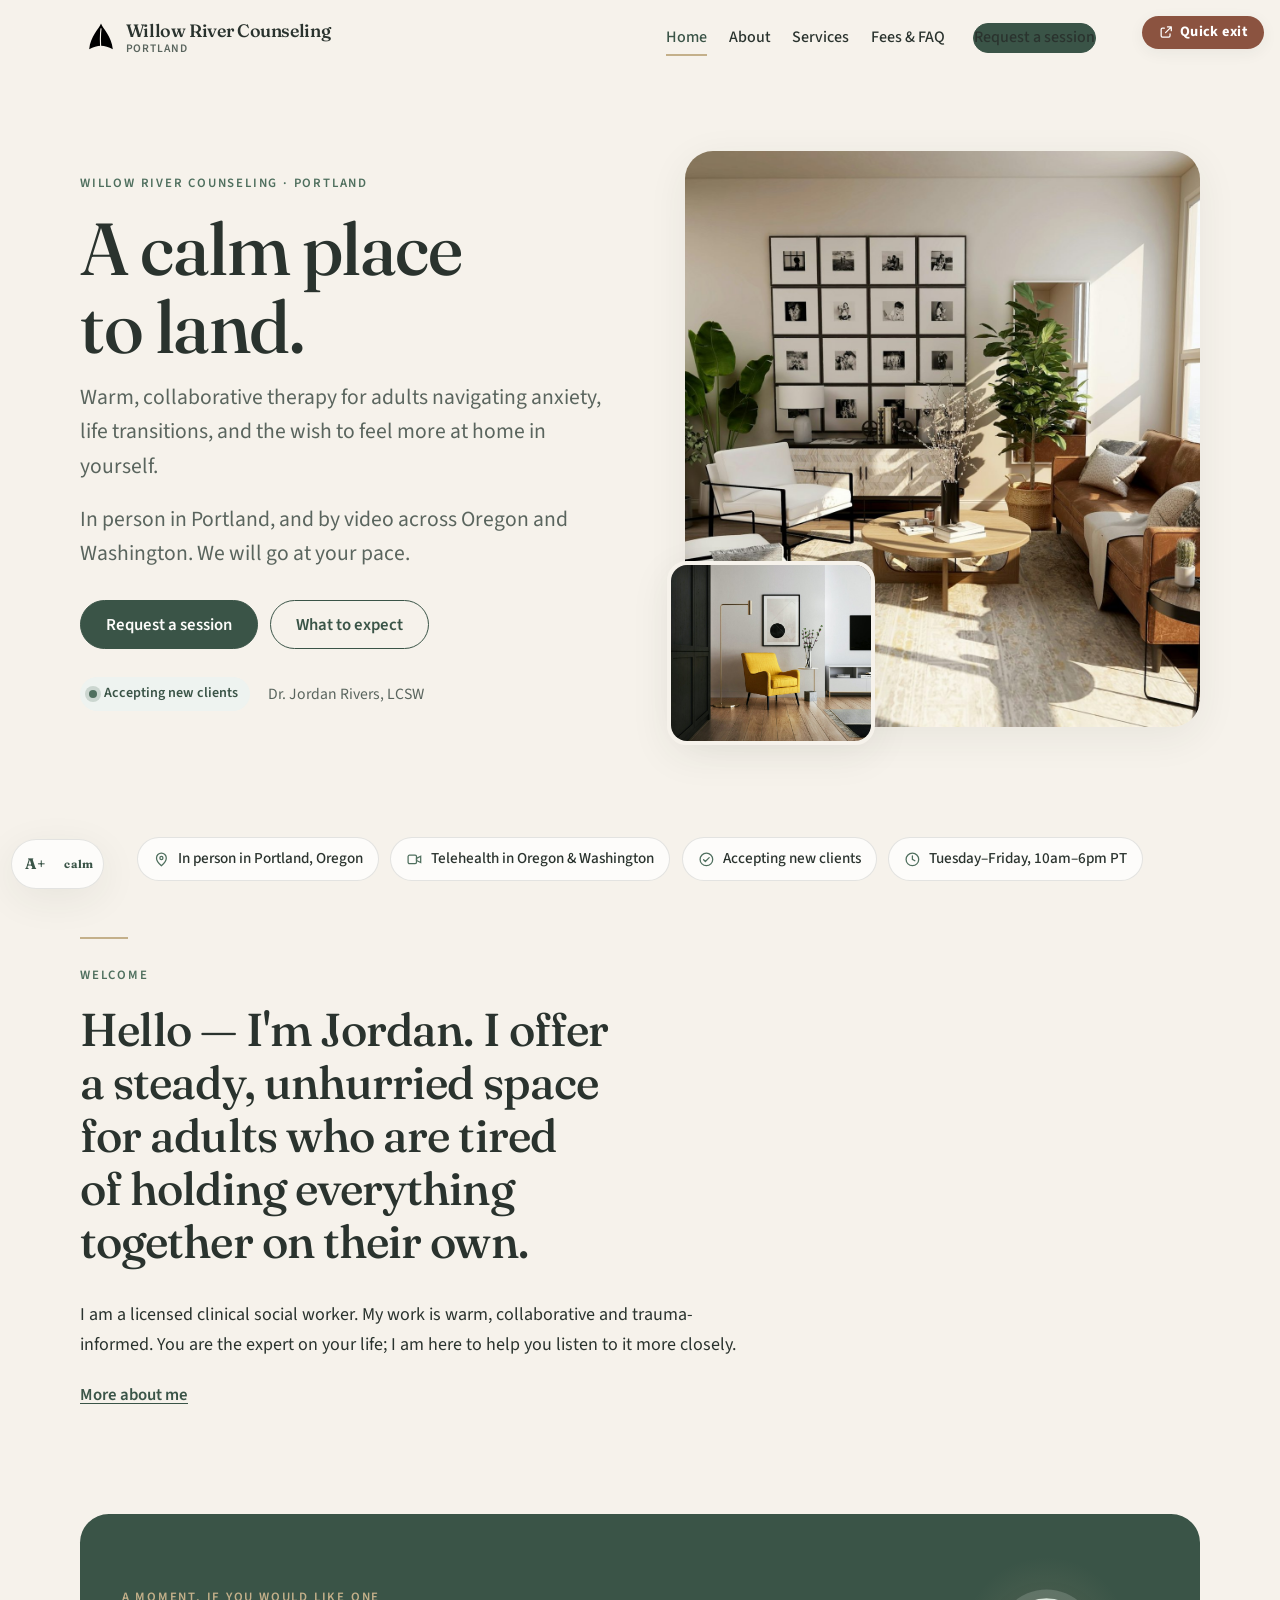
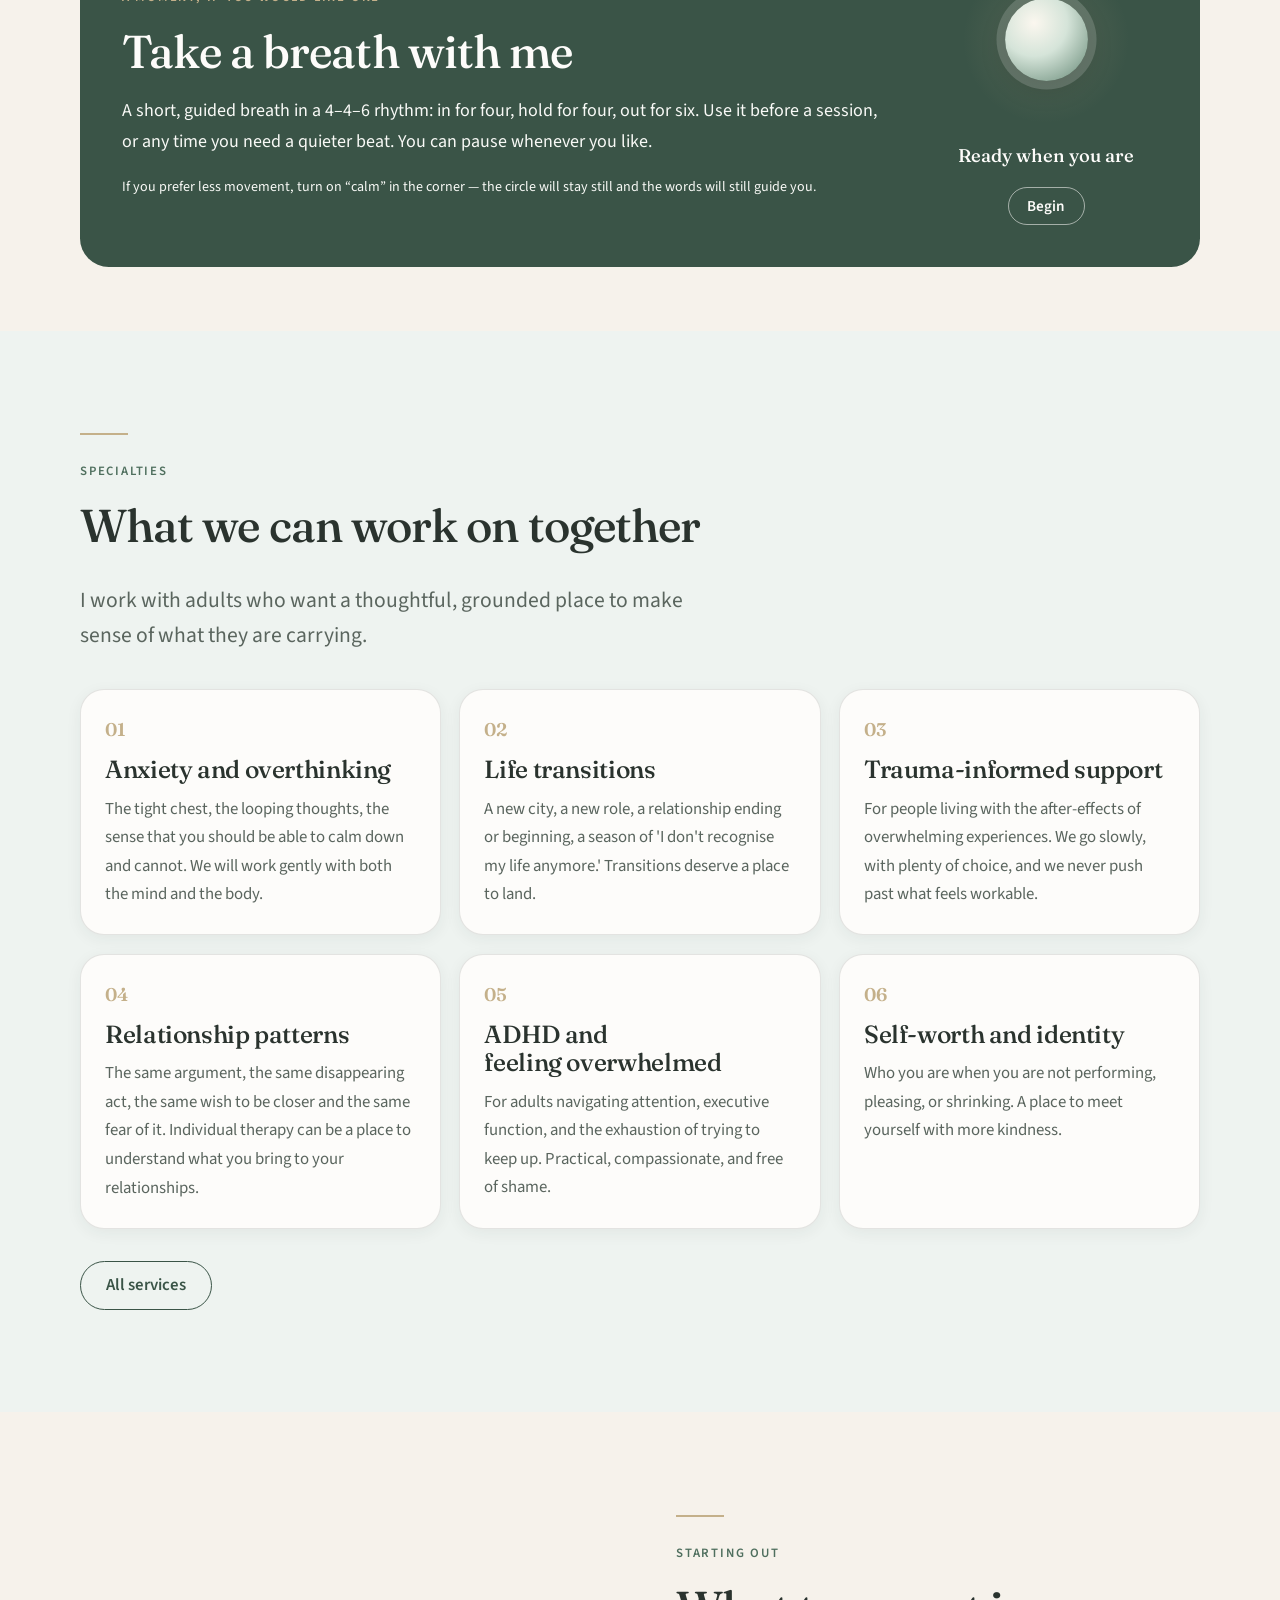
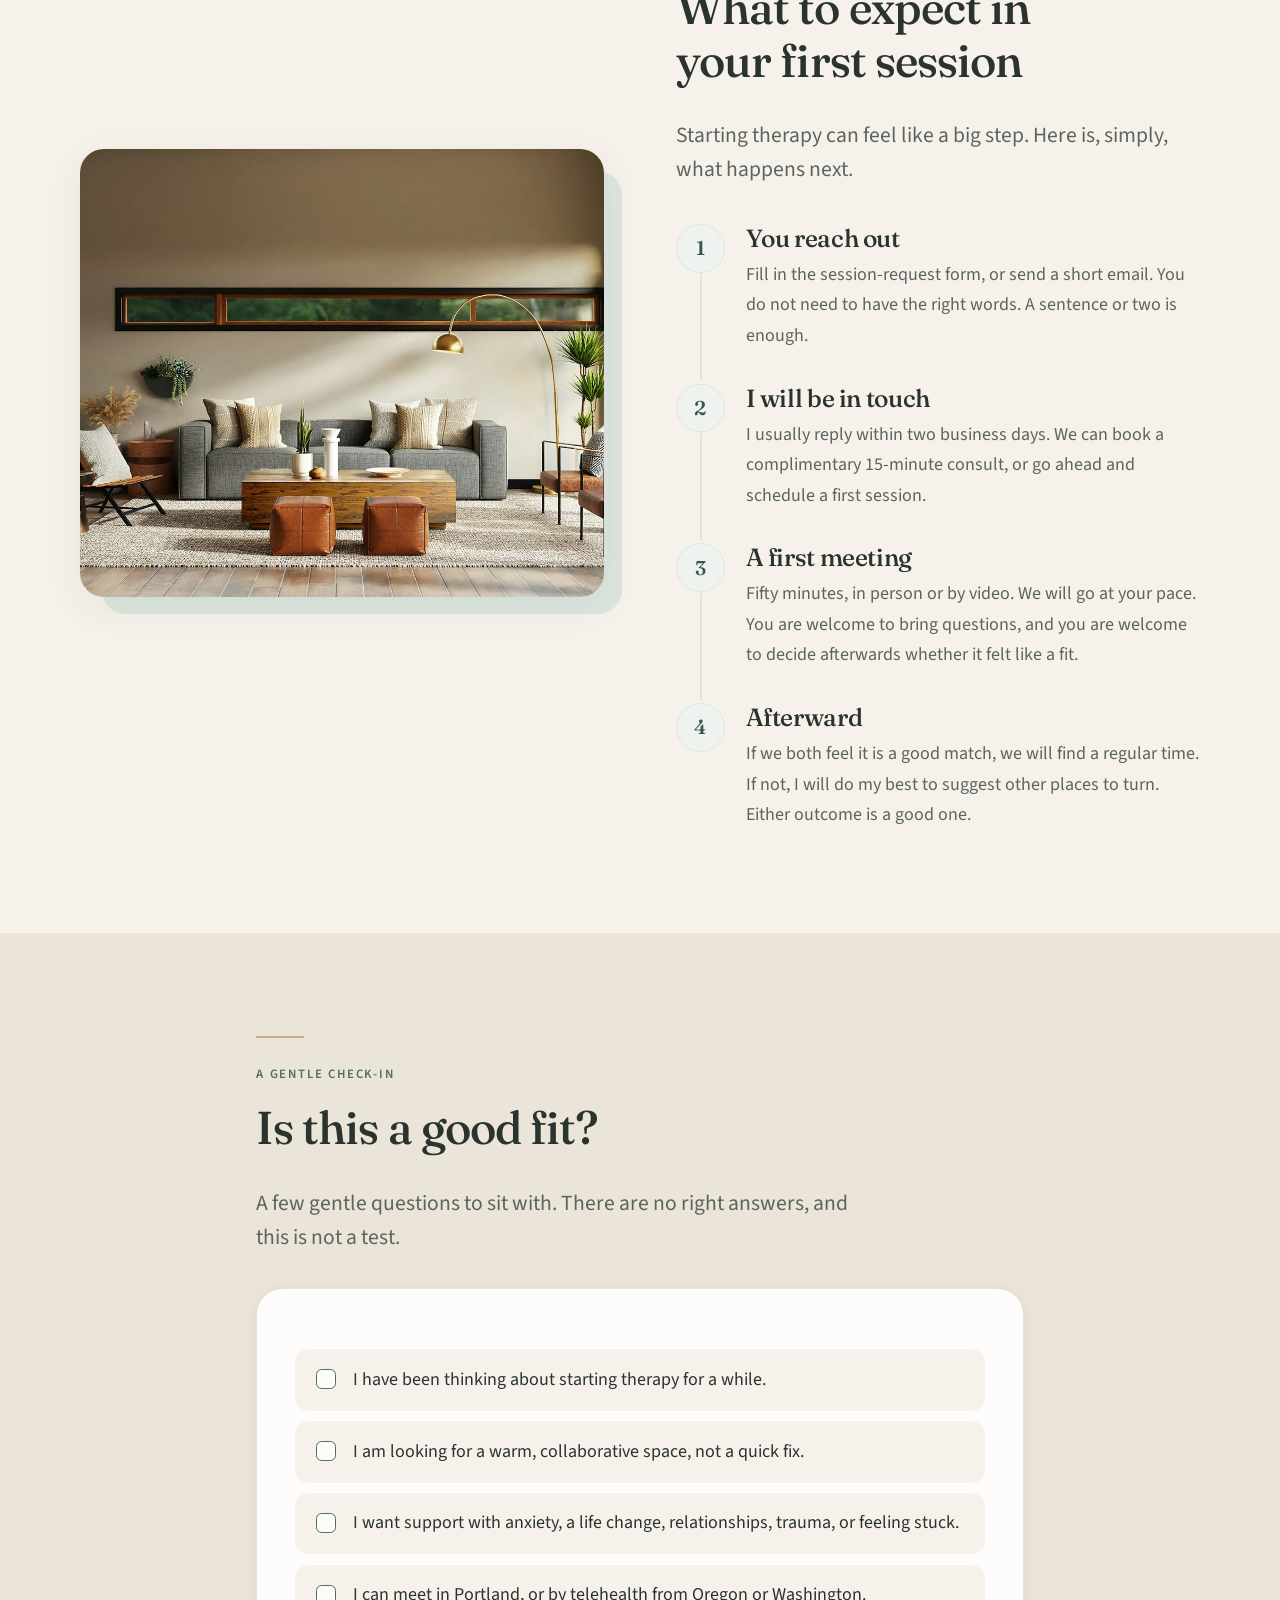
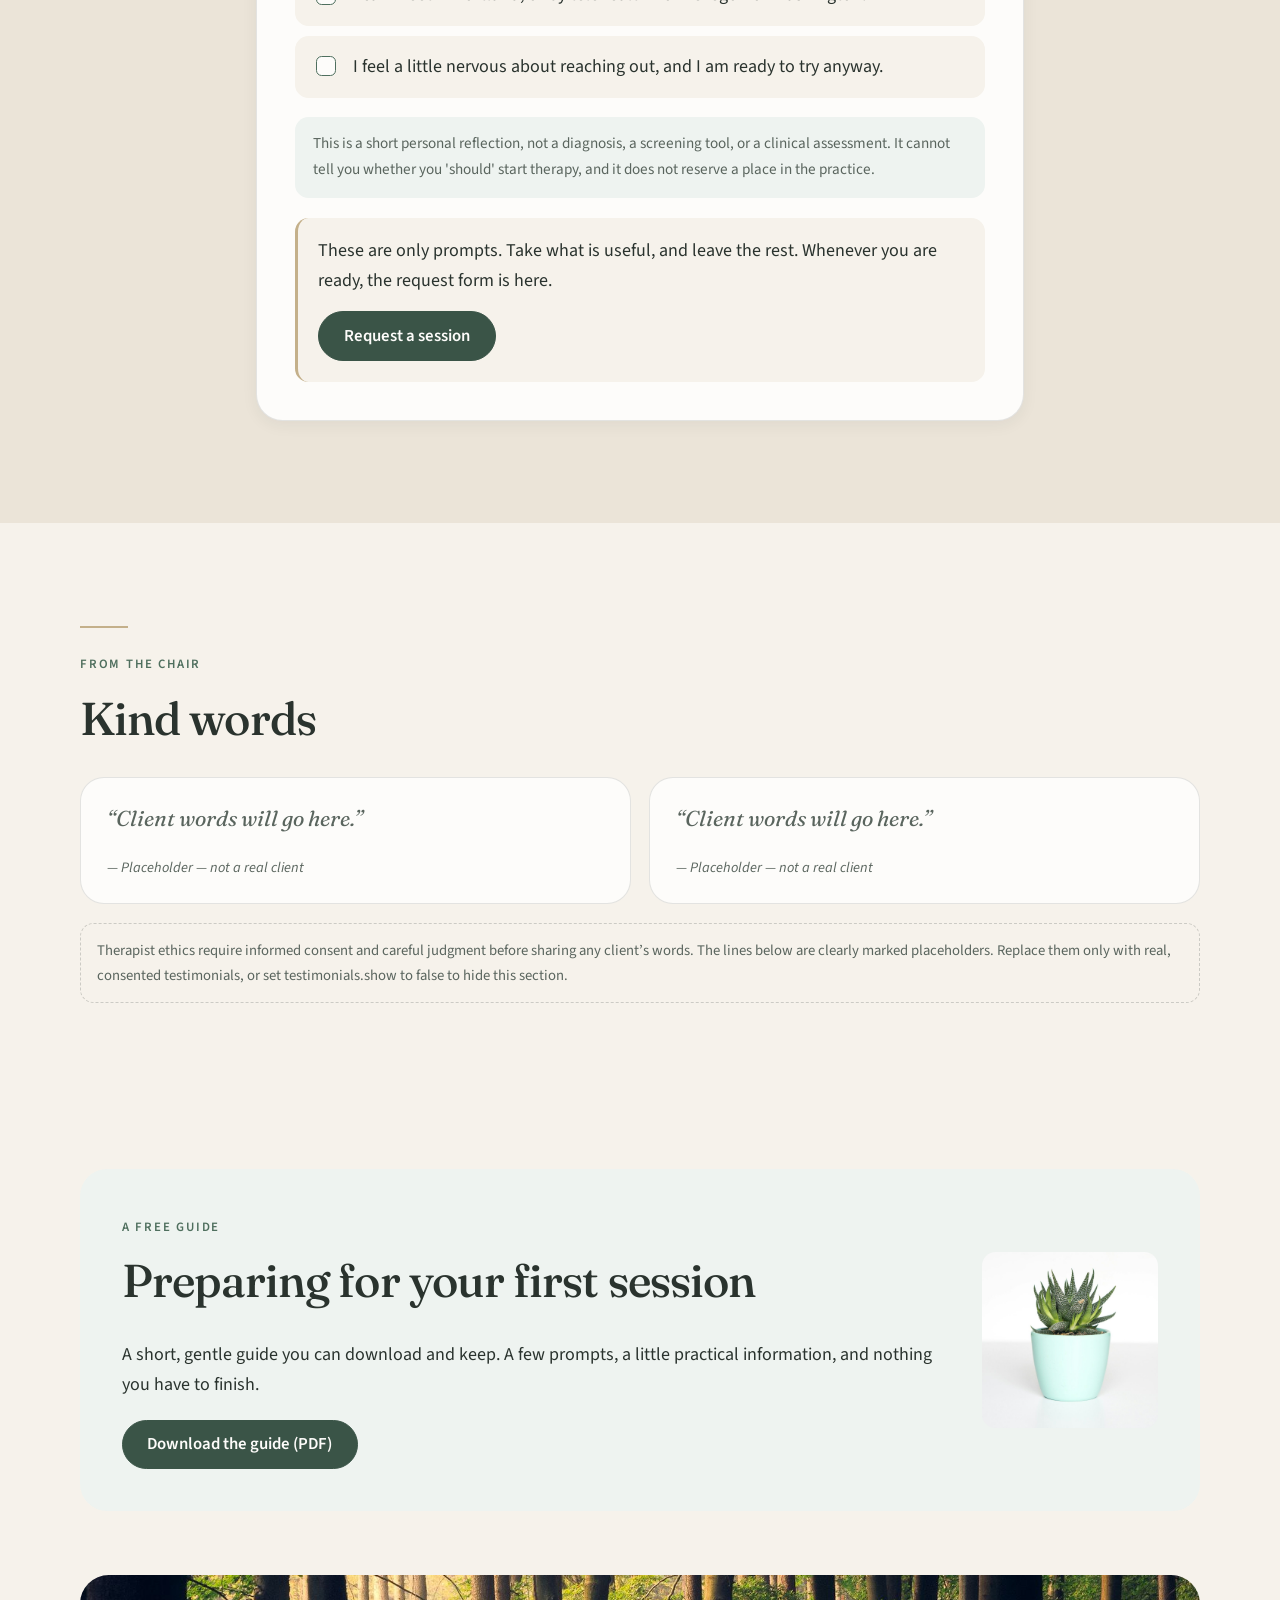
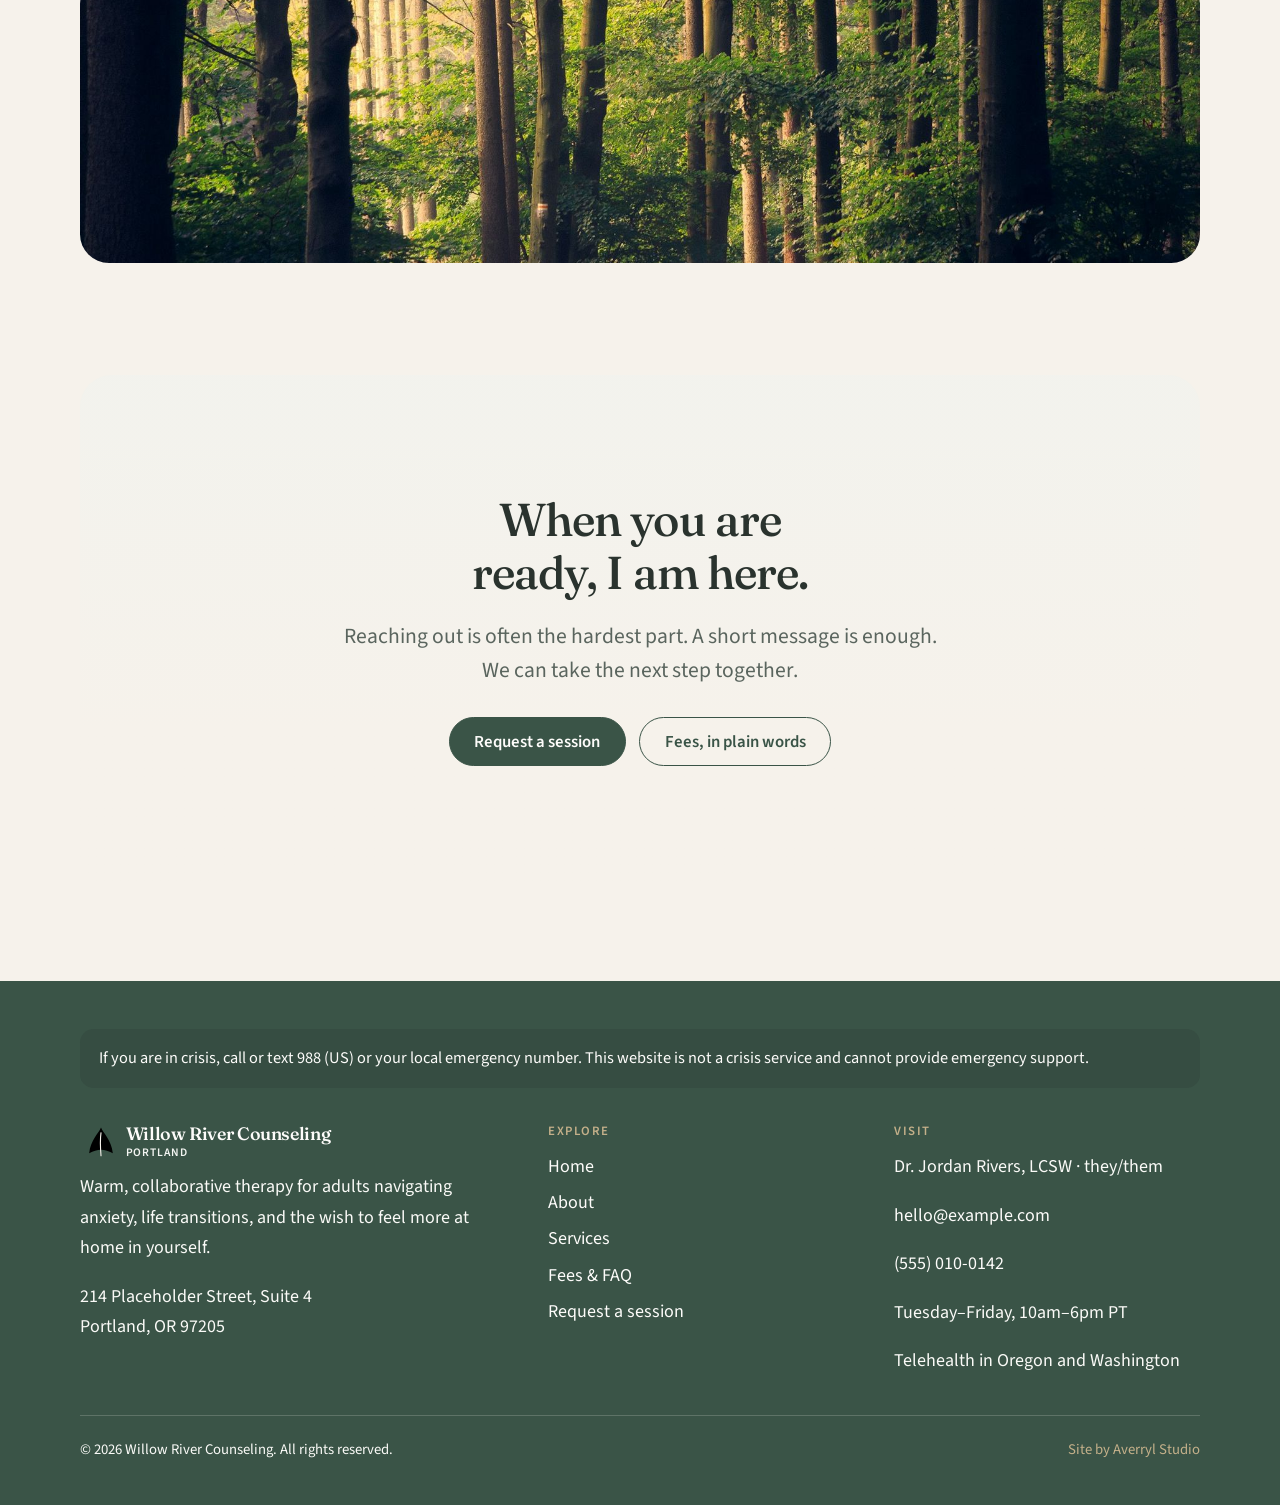
==== index.html @ 3dd8a7d3 "Add therapist website template for Averryl Studio A calm, reusable static site for a $99 done-for-yo" ====
<!DOCTYPE html>
<html lang="en">
<head>
  <meta charset="utf-8">
  <meta name="viewport" content="width=device-width, initial-scale=1">
  <title>A calm place to land. · Willow River Counseling</title>
  <meta name="description" content="Warm, collaborative therapy for adults navigating anxiety, life transitions, and the wish to feel more at home in yourself. In person in Portland, and by video across Oregon and Washington.">
  <meta name="theme-color" content="#3A5447">
  <meta name="color-scheme" content="light">
  <link rel="canonical" href="https://averrylstudio.github.io/therapist-site-template/">
  <link rel="icon" href="images/favicon.svg" type="image/svg+xml">
  <link rel="apple-touch-icon" href="images/favicon.svg">
  <link rel="manifest" href="site.webmanifest">
  <meta property="og:type" content="website">
  <meta property="og:title" content="A calm place to land. · Willow River Counseling">
  <meta property="og:description" content="Warm, collaborative therapy for adults navigating anxiety, life transitions, and the wish to feel more at home in yourself. In person in Portland, and by video across Oregon and Washington.">
  <meta property="og:url" content="https://averrylstudio.github.io/therapist-site-template/">
  <meta property="og:image" content="https://averrylstudio.github.io/therapist-site-template/images/hero.jpg">
  <meta property="og:locale" content="en_US">
  <meta property="og:site_name" content="Willow River Counseling">
  <meta name="twitter:card" content="summary_large_image">
  <meta name="twitter:title" content="A calm place to land. · Willow River Counseling">
  <meta name="twitter:description" content="Warm, collaborative therapy for adults navigating anxiety, life transitions, and the wish to feel more at home in yourself. In person in Portland, and by video across Oregon and Washington.">
  <meta name="twitter:image" content="https://averrylstudio.github.io/therapist-site-template/images/hero.jpg">
  <link rel="preload" href="fonts/fraunces-normal-400.woff2" as="font" type="font/woff2" crossorigin>
  <link rel="preload" href="fonts/sourcesans3-normal-400.woff2" as="font" type="font/woff2" crossorigin>
  <link rel="preload" as="image" href="images/hero.jpg">
  <link rel="stylesheet" href="css/fonts.css">
  <link rel="stylesheet" href="css/styles.css">
  <script type="application/ld+json" id="jsonld">
  {
    "@context": "https://schema.org",
    "@type": "ProfessionalService",
    "name": "Willow River Counseling",
    "description": "Warm, collaborative therapy for adults. In person in Portland, and by telehealth across Oregon and Washington.",
    "url": "https://averrylstudio.github.io/therapist-site-template/",
    "image": "https://averrylstudio.github.io/therapist-site-template/images/hero.jpg",
    "telephone": "(555) 010-0142",
    "email": "hello@example.com",
    "priceRange": "$$",
    "areaServed": [{"@type":"State","name":"Oregon"},{"@type":"State","name":"Washington"}],
    "address": {
      "@type": "PostalAddress",
      "streetAddress": "214 Placeholder Street, Suite 4",
      "addressLocality": "Portland",
      "addressRegion": "Oregon",
      "postalCode": "97205",
      "addressCountry": "US"
    },
    "provider": {
      "@type": "Person",
      "name": "Dr. Jordan Rivers",
      "jobTitle": "Licensed Clinical Social Worker"
    }
  }
  </script>
</head>
<body data-page="home">
  <a class="skip-link" href="#main">Skip to content</a>
  <a class="quick-exit" id="quick-exit" href="https://www.weather.com" rel="noopener noreferrer" title="Leaves this site immediately. Press Esc three times to do the same.">Quick exit</a>
  <noscript><div class="noscript-banner">This site works without JavaScript. To request a session, email <a href="mailto:hello@example.com">hello@example.com</a>. If you are in crisis, call or text 988 (US) or your local emergency number.</div></noscript>
  <header class="site-header" id="site-header">
    <div class="header-inner">
      <a class="brand" href="index.html" aria-label="Willow River Counseling">
        <span class="brand-mark" aria-hidden="true"><img src="images/mark.svg" alt=""></span>
        <span class="brand-text">
          <span class="brand-name">Willow River Counseling</span>
          <span class="brand-sub">Portland</span>
        </span>
      </a>
      <nav class="nav" aria-label="Primary">
        <a href="index.html" aria-current="page">Home</a>
        <a href="about.html">About</a>
        <a href="services.html">Services</a>
        <a href="fees.html">Fees &amp; FAQ</a>
        <a class="btn btn-primary nav-cta" href="contact.html">Request a session</a>
      </nav>
    </div>
  </header>

  <main id="main">
    <div class="wrap">
      <section class="hero">
        <div class="hero-copy">
          <p class="eyebrow">Willow River Counseling · Portland</p>
          <h1 data-bind="tagline">A calm place to land.</h1>
          <p class="lede" data-bind="shortDescription">Warm, collaborative therapy for adults navigating anxiety, life transitions, and the wish to feel more at home in yourself.</p>
          <p class="lede" style="margin-top:-0.6rem" data-bind="heroSubhead">In person in Portland, and by video across Oregon and Washington. We will go at your pace.</p>
          <div class="hero-actions">
            <a class="btn btn-primary" href="contact.html">Request a session</a>
            <a class="btn btn-ghost" href="#expect">What to expect</a>
          </div>
          <div class="hero-meta">
            <span class="accepting" data-accepting>Accepting new clients</span>
            <span data-fullname>Dr. Jordan Rivers, LCSW</span>
          </div>
        </div>
        <div class="hero-media">
          <img data-photo="hero" src="images/hero.jpg" width="1800" height="1350" alt="A calm, sunlit sitting room with plants, a leather sofa and two chairs — placeholder photo.">
          <div class="hero-float">
            <img data-photo="chair" src="images/chair.jpg" width="600" height="530" alt="A mustard armchair in a quiet, modern room — placeholder photo.">
          </div>
        </div>
      </section>

      <div class="badge-row" id="badge-row" aria-label="Practice at a glance"></div>
    </div>

    <section class="section" style="padding-top:0">
      <div class="wrap">
        <div class="split-copy" style="max-width: 42rem;">
            <hr class="kicker-rule">
            <p class="eyebrow">Welcome</p>
            <h2 data-bind="aboutLead">Hello — I'm Jordan. I offer a steady, unhurried space for adults who are tired of holding everything together on their own.</h2>
            <p data-bind="bioShort">I am a licensed clinical social worker. My work is warm, collaborative and trauma-informed. You are the expert on your life; I am here to help you listen to it more closely.</p>
            <p><a class="btn btn-text" href="about.html">More about me</a></p>
          </div>
        </div>
    </section>

    <section class="section-tight" style="padding-top:0">
      <div class="wrap">
          <div class="breathe-panel is-wide" id="breathe">
            <div>
              <p class="eyebrow" style="color: #C4B08A;">A moment, if you would like one</p>
              <h2>Take a breath with me</h2>
              <p>A short, guided breath in a 4–4–6 rhythm: in for four, hold for four, out for six. Use it before a session, or any time you need a quieter beat. You can pause whenever you like.</p>
              <p class="breathe-hint">If you prefer less movement, turn on “calm” in the corner — the circle will stay still and the words will still guide you.</p>
            </div>
            <div class="breathe-widget" id="breathe-widget">
              <div class="breathe-circle-wrap">
                <div class="breathe-halo" aria-hidden="true"></div>
                <div class="breathe-circle" id="breathe-circle" aria-hidden="true"></div>
              </div>
              <div class="breathe-phase" id="breathe-phase" aria-live="polite">Ready when you are</div>
              <div class="breathe-controls">
                <button type="button" class="btn" id="breathe-toggle" aria-pressed="false">Begin</button>
              </div>
            </div>
          </div>
      </div>
    </section>

    <section class="section" style="background: var(--sage-mist);">
      <div class="wrap">
        <hr class="kicker-rule">
        <p class="eyebrow">Specialties</p>
        <h2>What we can work on together</h2>
        <p class="lede" data-bind="specialtiesIntro">I work with adults who want a thoughtful, grounded place to make sense of what they are carrying.</p>
        <div class="card-grid cols-3" id="specialty-list"></div>
        <p style="margin-top:2rem"><a class="btn btn-ghost" href="services.html">All services</a></p>
      </div>
    </section>

    <section class="section" id="expect">
      <div class="wrap split">
        <div class="split-media">
          <div class="frame-bg" aria-hidden="true"></div>
          <img data-photo="office" src="images/office.jpg" width="1600" height="843" alt="A bright living room with a grey sofa, wood floors and large plants — placeholder photo.">
        </div>
        <div>
          <hr class="kicker-rule">
          <p class="eyebrow">Starting out</p>
          <h2>What to expect in your first session</h2>
          <p class="lede" data-bind="firstSessionIntro">Starting therapy can feel like a big step. Here is, simply, what happens next.</p>
          <ol class="timeline" id="timeline-list"></ol>
        </div>
      </div>
    </section>

    <section class="section" id="fit" style="background: var(--cream-dark);">
      <div class="wrap" style="max-width: 48rem;">
        <hr class="kicker-rule">
        <p class="eyebrow">A gentle check-in</p>
        <h2 data-bind="fitTitle">Is this a good fit?</h2>
        <p class="lede" data-bind="fitIntro">A few gentle questions to sit with. There are no right answers, and this is not a test.</p>
        <div class="fit-box" style="margin-top: 2rem;">
          <ul class="fit-list" id="fit-list"></ul>
          <p class="fit-disclaimer" data-bind="fitDisclaimer">This is a short personal reflection, not a diagnosis, a screening tool, or a clinical assessment. It cannot tell you whether you “should” start therapy, and it does not reserve a place in the practice.</p>
          <div class="fit-result" id="fit-result">
            <p id="fit-result-text"></p>
            <a class="btn btn-primary" href="contact.html">Request a session</a>
          </div>
        </div>
      </div>
    </section>

    <section class="section" id="testimonials">
      <div class="wrap">
        <hr class="kicker-rule">
        <p class="eyebrow">From the chair</p>
        <h2 data-bind="testimonials.heading">Kind words</h2>
        <div class="quote-grid" id="quote-grid"></div>
        <p class="ethics-note" id="ethics-note"></p>
      </div>
    </section>

    <section class="section-tight" id="resource">
      <div class="wrap">
        <div class="resource-card">
          <div>
            <p class="eyebrow">A free guide</p>
            <h2 data-bind="resource.title">Preparing for your first session</h2>
            <p data-bind="resource.description">A short, gentle guide you can download and keep. A few prompts, a little practical information, and nothing you have to finish.</p>
            <p style="margin-top:1.2rem"><a class="btn btn-primary" id="resource-link" href="assets/preparing-for-your-first-session.pdf">Download the guide (PDF)</a></p>
          </div>
          <img data-photo="plants" src="images/plants.jpg" width="1400" height="932" alt="A small succulent in a mint-green pot — placeholder photo.">
        </div>
      </div>
    </section>

    <div class="wrap" style="padding-bottom: 3rem;">
      <figure class="nature-band" style="width:100%">
        <img data-photo="nature" src="images/nature.jpg" width="1800" height="1198" alt="A sunlit path through tall evergreen trees — placeholder photo.">
      </figure>
    </div>

    <section class="section-tight">
      <div class="wrap closing-bg closing">
        <div class="wrap-narrow" style="padding: clamp(2rem, 4.5vw, 3.4rem) 1.5rem;">
          <h2 data-bind="closingTitle">When you are ready, I am here.</h2>
          <p class="lede" data-bind="closingText">Reaching out is often the hardest part. A short message is enough. We can take the next step together.</p>
          <div class="cta-actions" style="justify-content:center">
            <a class="btn btn-primary" href="contact.html">Request a session</a>
            <a class="btn btn-ghost" href="fees.html">Fees, in plain words</a>
          </div>
        </div>
      </div>
    </section>
  </main>
  <footer class="site-footer" id="site-footer">
    <div class="wrap">
      <div class="footer-crisis" role="note">If you are in crisis, call or text 988 (US) or your local emergency number. This website is not a crisis service and cannot provide emergency support.</div>
      <p class="averryl-credit"><a href="https://averryl.com" rel="noopener noreferrer">Site by Averryl Studio</a></p>
    </div>
  </footer>
  <script src="site.config.js"></script>
  <script src="js/app.js"></script>
</body>
</html>
---- css/fonts.css ----
/* Self-hosted latin fonts: Fraunces and Source Sans 3 (SIL Open Font License).
   Variable-font files, so a single file covers the weight range. No Google Fonts request is made. */

@font-face {
  font-family: "Fraunces";
  font-style: normal;
  font-weight: 400 700;
  font-display: swap;
  font-optical-sizing: auto;
  src: url("../fonts/fraunces-normal-400.woff2") format("woff2");
  unicode-range: U+0000-00FF, U+0131, U+0152-0153, U+02BB-02BC, U+02C6, U+02DA, U+02DC, U+0304, U+0308, U+0329, U+2000-206F, U+20AC, U+2122, U+2191, U+2193, U+2212, U+2215, U+FEFF, U+FFFD;
}

@font-face {
  font-family: "Fraunces";
  font-style: italic;
  font-weight: 400 500;
  font-display: swap;
  font-optical-sizing: auto;
  src: url("../fonts/fraunces-italic-400.woff2") format("woff2");
  unicode-range: U+0000-00FF, U+0131, U+0152-0153, U+02BB-02BC, U+02C6, U+02DA, U+02DC, U+0304, U+0308, U+0329, U+2000-206F, U+20AC, U+2122, U+2191, U+2193, U+2212, U+2215, U+FEFF, U+FFFD;
}

@font-face {
  font-family: "Source Sans 3";
  font-style: normal;
  font-weight: 400 700;
  font-display: swap;
  src: url("../fonts/sourcesans3-normal-400.woff2") format("woff2");
  unicode-range: U+0000-00FF, U+0131, U+0152-0153, U+02BB-02BC, U+02C6, U+02DA, U+02DC, U+0304, U+0308, U+0329, U+2000-206F, U+20AC, U+2122, U+2191, U+2193, U+2212, U+2215, U+FEFF, U+FFFD;
}

@font-face {
  font-family: "Source Sans 3";
  font-style: italic;
  font-weight: 400 500;
  font-display: swap;
  src: url("../fonts/sourcesans3-italic-400.woff2") format("woff2");
  unicode-range: U+0000-00FF, U+0131, U+0152-0153, U+02BB-02BC, U+02C6, U+02DA, U+02DC, U+0304, U+0308, U+0329, U+2000-206F, U+20AC, U+2122, U+2191, U+2193, U+2212, U+2215, U+FEFF, U+FFFD;
}
---- css/styles.css ----
/* ============================================================
   Willow River Counseling — therapist site template
   Averryl Studio. Calm, inviting, modern.
   Tokens are overridden at runtime from site.config.js.
   ============================================================ */

/* ---------- Tokens ---------- */
:root {
  --cream: #F6F2EB;
  --cream-dark: #EBE4D8;
  --paper: #FDFCFA;
  --sage: #3A5447;
  --sage-mid: #4F6F5E;
  --sage-soft: #DCE6DF;
  --sage-mist: #EEF3F0;
  --ink: #2A332E;
  --ink-soft: #5A655E;
  --gold: #C4B08A;
  --terracotta: #8B5340;
  --line: rgba(42, 51, 46, 0.12);
  --line-strong: rgba(42, 51, 46, 0.2);
  --shadow: 0 10px 40px rgba(42, 51, 46, 0.07);
  --shadow-sm: 0 4px 16px rgba(42, 51, 46, 0.06);
  --radius: 1.5rem;
  --radius-sm: 0.85rem;
  --radius-pill: 999px;
  --font-serif: "Fraunces", "Iowan Old Style", "Palatino Linotype", Palatino, Georgia, serif;
  --font-sans: "Source Sans 3", "Source Sans Pro", "Segoe UI", system-ui, sans-serif;
  --header-h: 4.75rem;
  --quick-exit-h: 0;
  --space: 1.25rem;
  --content: 70rem;
  --narrow: 42rem;
  --focus: 0 0 0 3px var(--cream), 0 0 0 5px var(--sage);
  --ease: cubic-bezier(0.22, 1, 0.36, 1);
}

/* ---------- Reset ---------- */
*, *::before, *::after { box-sizing: border-box; }
html {
  font-size: 100%;
  scroll-behavior: smooth;
  -webkit-text-size-adjust: 100%;
}
html.text-lg { font-size: 118.75%; }
html.reduce-motion,
html.reduce-motion * {
  scroll-behavior: auto;
}
html.reduce-motion *,
html.reduce-motion *::before,
html.reduce-motion *::after {
  animation: none !important;
  transition: none !important;
}
@media (prefers-reduced-motion: reduce) {
  html { scroll-behavior: auto; }
  *, *::before, *::after {
    animation-duration: 0.01ms !important;
    animation-iteration-count: 1 !important;
    transition-duration: 0.01ms !important;
    scroll-behavior: auto !important;
  }
}
body {
  margin: 0;
  font-family: var(--font-sans);
  font-size: 1.125rem;
  font-weight: 400;
  line-height: 1.7;
  color: var(--ink);
  background: var(--cream);
  -webkit-font-smoothing: antialiased;
  -moz-osx-font-smoothing: grayscale;
}
img { max-width: 100%; height: auto; display: block; }
button, input, select, textarea { font: inherit; color: inherit; }
button { cursor: pointer; background: none; border: 0; padding: 0; }
a { color: var(--sage); text-decoration-thickness: 1px; text-underline-offset: 0.18em; }
a:hover { color: var(--ink); }
h1, h2, h3, h4 {
  font-family: var(--font-serif);
  font-weight: 500;
  line-height: 1.15;
  letter-spacing: -0.02em;
  color: var(--ink);
  margin: 0 0 0.7em;
  text-wrap: balance;
}
h1 { font-size: clamp(2.6rem, 6.4vw, 4.6rem); font-weight: 500; line-height: 1.05; }
h2 { font-size: clamp(1.9rem, 3.6vw, 3rem); }
h3 { font-size: clamp(1.25rem, 2vw, 1.55rem); letter-spacing: -0.015em; }
p { margin: 0 0 1em; }
p:last-child { margin-bottom: 0; }
ul, ol { margin: 0; padding: 0; }
address { font-style: normal; }
::selection { background: var(--sage-soft); color: var(--ink); }

/* ---------- Accessibility helpers ---------- */
.skip-link {
  position: absolute;
  left: 1rem;
  top: -4rem;
  z-index: 200;
  background: var(--sage);
  color: var(--paper);
  padding: 0.6rem 1rem;
  border-radius: var(--radius-sm);
  text-decoration: none;
  font-weight: 600;
}
.skip-link:focus { top: 1rem; color: var(--paper); outline: none; box-shadow: var(--focus); }
.visually-hidden,
.sr-only {
  position: absolute !important;
  width: 1px; height: 1px;
  padding: 0; margin: -1px;
  overflow: hidden; clip: rect(0,0,0,0);
  white-space: nowrap; border: 0;
}
:focus-visible {
  outline: 2px solid var(--sage);
  outline-offset: 3px;
}
.honeypot {
  position: absolute;
  left: -10000px;
  top: auto;
  width: 1px;
  height: 1px;
  overflow: hidden;
}

/* ---------- Layout ---------- */
.wrap {
  width: min(100% - 2.5rem, var(--content));
  margin-inline: auto;
}
.wrap-narrow { width: min(100% - 2.5rem, var(--narrow)); margin-inline: auto; }
.section { padding: clamp(3.5rem, 8vw, 6.5rem) 0; }
.section-tight { padding: clamp(2.5rem, 5vw, 4rem) 0; }
.eyebrow {
  display: inline-block;
  font-family: var(--font-sans);
  font-size: 0.8rem;
  font-weight: 600;
  letter-spacing: 0.14em;
  text-transform: uppercase;
  color: var(--sage-mid);
  margin: 0 0 1rem;
}
.lede {
  font-size: clamp(1.15rem, 2vw, 1.35rem);
  line-height: 1.6;
  color: var(--ink-soft);
  max-width: 38rem;
}
.muted { color: var(--ink-soft); }
.center { text-align: center; }
.center .lede { margin-inline: auto; }
.kicker-rule {
  width: 3rem;
  height: 2px;
  background: var(--gold);
  border: 0;
  margin: 0 0 1.25rem;
}

/* ---------- Buttons ---------- */
.btn {
  display: inline-flex;
  align-items: center;
  justify-content: center;
  gap: 0.5rem;
  padding: 0.85rem 1.55rem;
  border-radius: var(--radius-pill);
  font-weight: 600;
  font-size: 1.05rem;
  line-height: 1.2;
  text-decoration: none;
  border: 1.5px solid transparent;
  transition: background 0.2s var(--ease), color 0.2s var(--ease), border-color 0.2s var(--ease), transform 0.2s var(--ease), box-shadow 0.2s var(--ease);
}
.btn-primary {
  background: var(--sage);
  color: var(--paper);
  border-color: var(--sage);
}
.btn-primary:hover {
  background: var(--ink);
  border-color: var(--ink);
  color: var(--paper);
  transform: translateY(-1px);
  box-shadow: var(--shadow-sm);
}
.btn-ghost {
  background: transparent;
  color: var(--sage);
  border-color: var(--sage);
}
.btn-ghost:hover {
  background: var(--sage);
  color: var(--paper);
  transform: translateY(-1px);
}
.btn-text {
  background: none;
  border: 0;
  color: var(--sage);
  padding: 0.4rem 0;
  border-radius: 0;
  text-decoration: underline;
  text-underline-offset: 0.2em;
  font-weight: 600;
}
.btn-text:hover { color: var(--ink); }
.hero-actions, .cta-actions { display: flex; flex-wrap: wrap; gap: 0.8rem; }

/* ---------- Quick exit ---------- */
.quick-exit {
  position: fixed;
  top: 0.7rem;
  right: 0.7rem;
  z-index: 180;
  display: inline-flex;
  align-items: center;
  gap: 0.4rem;
  background: var(--terracotta);
  color: #fff;
  font-size: 0.85rem;
  font-weight: 700;
  letter-spacing: 0.03em;
  padding: 0.48rem 0.85rem 0.48rem 0.75rem;
  border-radius: var(--radius-pill);
  text-decoration: none;
  box-shadow: var(--shadow-sm);
  line-height: 1;
}
.quick-exit:hover,
.quick-exit:focus-visible {
  background: #6e3f31;
  color: #fff;
  outline-offset: 3px;
}
.quick-exit svg { width: 0.95rem; height: 0.95rem; fill: none; stroke: currentColor; stroke-width: 2; }
@media (min-width: 700px) {
  .quick-exit { top: 1rem; right: 1rem; font-size: 0.9rem; padding: 0.55rem 1rem; }
}

/* ---------- Comfort controls ---------- */
.comfort {
  position: fixed;
  left: 0.7rem;
  bottom: 0.7rem;
  z-index: 160;
  display: flex;
  gap: 0.3rem;
  background: var(--paper);
  border: 1px solid var(--line);
  border-radius: var(--radius-pill);
  padding: 0.28rem;
  box-shadow: var(--shadow);
}
.comfort button {
  width: 2.4rem;
  height: 2.4rem;
  border-radius: 50%;
  color: var(--sage);
  display: grid;
  place-items: center;
  font-weight: 700;
  font-size: 0.95rem;
  font-family: var(--font-serif);
}
.comfort button[aria-pressed="true"] {
  background: var(--sage);
  color: var(--paper);
}
.comfort button:hover { background: var(--sage-mist); }
.comfort button[aria-pressed="true"]:hover { background: var(--ink); }
.comfort-label { font-size: 0.7rem; letter-spacing: 0.04em; }

/* ---------- Header ---------- */
.site-header {
  position: sticky;
  top: 0;
  z-index: 120;
  background: color-mix(in srgb, var(--cream) 88%, transparent);
  backdrop-filter: blur(14px);
  -webkit-backdrop-filter: blur(14px);
  border-bottom: 1px solid transparent;
  transition: border-color 0.2s ease, box-shadow 0.2s ease;
}
.site-header.is-scrolled {
  border-bottom-color: var(--line);
  box-shadow: 0 4px 20px rgba(42, 51, 46, 0.04);
}
.header-inner {
  width: min(100% - 2.5rem, var(--content));
  margin-inline: auto;
  min-height: var(--header-h);
  display: flex;
  align-items: center;
  justify-content: space-between;
  gap: 1.25rem;
  padding: 0.6rem 0;
  padding-right: 6.5rem; /* room for quick-exit */
}
.brand {
  display: inline-flex;
  align-items: center;
  gap: 0.7rem;
  text-decoration: none;
  color: var(--ink);
  min-width: 0;
}
.brand:hover { color: var(--sage); }
.brand-mark {
  width: 2.15rem;
  height: 2.15rem;
  color: var(--sage);
  flex-shrink: 0;
}
.brand-mark img, .brand-logo {
  display: block;
  height: 2.6rem;
  width: auto;
  max-width: 11rem;
  object-fit: contain;
}
.brand-text { display: flex; flex-direction: column; line-height: 1.1; }
.brand-name {
  font-family: var(--font-serif);
  font-weight: 550;
  font-size: 1.12rem;
  letter-spacing: -0.02em;
}
.brand-sub {
  font-size: 0.72rem;
  letter-spacing: 0.08em;
  text-transform: uppercase;
  color: var(--ink-soft);
  font-weight: 600;
  margin-top: 0.15rem;
}
.nav {
  display: flex;
  align-items: center;
  gap: 0.15rem 1.35rem;
}
.nav a {
  text-decoration: none;
  color: var(--ink);
  font-weight: 500;
  font-size: 1rem;
  padding: 0.25rem 0;
}
.nav a:hover { color: var(--sage); }
.nav a[aria-current="page"]:not(.nav-cta) {
  color: var(--sage);
  box-shadow: inset 0 -2px 0 var(--gold);
}
.nav a.nav-cta[aria-current="page"] {
  color: var(--paper);
}
.nav-cta { margin-left: 0.4rem; padding: 0.65rem 1.15rem; font-size: 0.98rem; }
.nav-toggle {
  display: none;
  width: 2.6rem;
  height: 2.6rem;
  border-radius: 50%;
  border: 1px solid var(--line);
  place-items: center;
  color: var(--ink);
  background: var(--paper);
}
.nav-toggle svg { width: 1.3rem; height: 1.3rem; stroke: currentColor; fill: none; stroke-width: 1.8; }

@media (max-width: 860px) {
  .header-inner { padding-right: 7.2rem; }
  .brand-name { font-size: 1.02rem; }
  .nav-toggle { display: grid; }
  .nav {
    display: none;
    position: absolute;
    top: 100%;
    left: 0;
    right: 0;
    background: var(--paper);
    border-bottom: 1px solid var(--line);
    flex-direction: column;
    align-items: stretch;
    padding: 0.75rem 1.25rem 1.25rem;
    gap: 0;
    box-shadow: var(--shadow);
  }
  .nav.is-open { display: flex; }
  .nav a {
    padding: 0.8rem 0.4rem;
    border-bottom: 1px solid var(--line);
    font-size: 1.12rem;
  }
  .nav a[aria-current="page"] { box-shadow: none; font-weight: 700; }
  .nav .nav-cta { margin: 1rem 0 0.25rem; align-self: flex-start; }
}

/* ---------- Hero ---------- */
.hero {
  display: grid;
  grid-template-columns: 1fr;
  gap: 2.25rem;
  align-items: center;
  padding: clamp(2rem, 5vw, 3.5rem) 0 clamp(3rem, 7vw, 5.5rem);
}
@media (min-width: 900px) {
  .hero {
    grid-template-columns: minmax(0, 1.05fr) minmax(0, 1fr);
    gap: 4rem;
    padding-top: 3.25rem;
    min-height: calc(100vh - var(--header-h) - 4rem);
    min-height: calc(100svh - var(--header-h) - 4rem);
    max-height: none;
  }
}
.hero-copy h1 { margin-bottom: 1rem; }
.hero-copy .lede { margin-bottom: 1.75rem; }
.hero-meta {
  display: flex;
  flex-wrap: wrap;
  align-items: center;
  gap: 0.7rem 1.1rem;
  margin-top: 1.75rem;
  color: var(--ink-soft);
  font-size: 0.98rem;
}
.accepting {
  display: inline-flex;
  align-items: center;
  gap: 0.45rem;
  background: var(--sage-mist);
  color: var(--sage);
  font-weight: 600;
  font-size: 0.88rem;
  padding: 0.32rem 0.75rem 0.32rem 0.55rem;
  border-radius: var(--radius-pill);
}
.accepting::before {
  content: "";
  width: 0.5rem;
  height: 0.5rem;
  border-radius: 50%;
  background: var(--sage-mid);
  box-shadow: 0 0 0 4px color-mix(in srgb, var(--sage-mid) 22%, transparent);
}
.hero-media {
  position: relative;
}
.hero-media img {
  width: 100%;
  height: min(70vw, 36rem);
  object-fit: cover;
  border-radius: 1.75rem;
  box-shadow: var(--shadow);
}
.hero-float {
  position: absolute;
  left: -1.1rem;
  bottom: -1.1rem;
  width: min(42%, 13rem);
  border-radius: 1.25rem;
  overflow: hidden;
  box-shadow: var(--shadow);
  border: 4px solid var(--cream);
}
.hero-float img { height: 11rem; width: 100%; object-fit: cover; border-radius: 0; }
@media (max-width: 899px) {
  .hero-media img { height: min(72vw, 26rem); }
  .hero-float { left: 0.8rem; bottom: -0.9rem; }
}

/* ---------- Badge row ---------- */
.badge-row {
  display: flex;
  flex-wrap: wrap;
  gap: 0.7rem;
  justify-content: center;
  padding: 0 0 3.5rem;
}
.badge {
  display: inline-flex;
  align-items: center;
  gap: 0.5rem;
  background: var(--paper);
  border: 1px solid var(--line);
  border-radius: var(--radius-pill);
  padding: 0.5rem 0.95rem;
  font-size: 0.95rem;
  color: var(--ink);
  font-weight: 500;
}
.badge svg { width: 1.05rem; height: 1.05rem; color: var(--sage-mid); flex-shrink: 0; }

/* ---------- Cards / specialties ---------- */
.card-grid {
  display: grid;
  grid-template-columns: 1fr;
  gap: 1.15rem;
  margin-top: 2.25rem;
}
@media (min-width: 640px) { .card-grid { grid-template-columns: 1fr 1fr; } }
@media (min-width: 1000px) { .card-grid.cols-3 { grid-template-columns: 1fr 1fr 1fr; } }
.card {
  background: var(--paper);
  border: 1px solid var(--line);
  border-radius: var(--radius);
  padding: 1.5rem 1.5rem 1.6rem;
  box-shadow: var(--shadow-sm);
  height: 100%;
}
.card h3 { margin-bottom: 0.45em; }
.card p { color: var(--ink-soft); font-size: 1.05rem; }
.card-num {
  font-family: var(--font-serif);
  font-size: 1.15rem;
  color: var(--gold);
  font-weight: 600;
  display: block;
  margin-bottom: 0.6rem;
}

/* ---------- Split / about preview ---------- */
.split {
  display: grid;
  gap: 2.5rem;
  align-items: center;
}
@media (min-width: 860px) {
  .split { grid-template-columns: 1fr 1fr; gap: 4.5rem; }
  .split.flip { grid-template-columns: 1fr 1fr; }
  .split.flip .split-media { order: 1; }
  .split.flip .split-copy { order: 0; }
}
.split-media { position: relative; }
.split-media img {
  width: 100%;
  height: 28rem;
  object-fit: cover;
  border-radius: var(--radius);
  box-shadow: var(--shadow);
}
.split-media.portrait img {
  height: 34rem;
  object-fit: cover;
  object-position: 50% 18%;
}
.photo-caption {
  font-size: 0.85rem;
  color: var(--ink-soft);
  margin-top: 0.7rem;
  font-style: italic;
}
.frame-bg {
  position: absolute;
  inset: 1.4rem -1.1rem -1.1rem 1.4rem;
  background: var(--sage-soft);
  border-radius: var(--radius);
  z-index: -1;
}

/* ---------- Breathing widget ---------- */
.breathe-panel {
  background: var(--sage);
  color: var(--paper);
  border-radius: calc(var(--radius) + 0.3rem);
  padding: clamp(1.8rem, 4vw, 2.6rem);
  display: grid;
  gap: 1.5rem;
  align-items: center;
}
@media (min-width: 860px) {
  .breathe-panel.is-wide { grid-template-columns: 1fr auto; gap: 3rem; }
}
.breathe-panel h2,
.breathe-panel p { color: var(--paper); }
.breathe-panel h2 { margin-bottom: 0.4em; }
.breathe-panel p { color: color-mix(in srgb, var(--paper) 86%, var(--sage-soft)); }
.breathe-widget {
  display: flex;
  flex-direction: column;
  align-items: center;
  justify-content: center;
  min-width: 14rem;
  gap: 1rem;
}
.breathe-circle-wrap {
  width: 10.5rem;
  height: 10.5rem;
  display: grid;
  place-items: center;
  position: relative;
}
.breathe-halo {
  position: absolute;
  inset: 0;
  border-radius: 50%;
  background: radial-gradient(circle, color-mix(in srgb, var(--gold) 35%, transparent) 0%, transparent 70%);
  opacity: 0.55;
}
.breathe-circle {
  width: 7.2rem;
  height: 7.2rem;
  border-radius: 50%;
  background: radial-gradient(circle at 35% 30%, #fbf7ef, #d5e4d9 42%, #8eaa9a 78%, #c4b08a);
  box-shadow: 0 0 0 12px rgba(253, 252, 250, 0.16), 0 10px 36px rgba(0,0,0,0.18);
  transform: scale(0.72);
  transform-origin: center;
  transition: transform 0.4s linear;
  display: grid;
  place-items: center;
  z-index: 1;
}
.breathe-circle.is-in { transition-duration: 4s; transform: scale(1); }
.breathe-circle.is-hold { transition-duration: 0.3s; transform: scale(1); }
.breathe-circle.is-out { transition-duration: 6s; transform: scale(0.72); }
html.reduce-motion .breathe-circle,
html.reduce-motion .breathe-circle.is-in,
html.reduce-motion .breathe-circle.is-hold,
html.reduce-motion .breathe-circle.is-out {
  transition: none !important;
  transform: scale(0.92);
}
.breathe-phase {
  font-family: var(--font-serif);
  font-size: 1.15rem;
  font-weight: 500;
  color: var(--paper);
  min-height: 1.6em;
  text-align: center;
}
.breathe-controls .btn {
  background: transparent;
  color: var(--paper);
  border-color: color-mix(in srgb, var(--paper) 55%, transparent);
  font-size: 0.95rem;
  padding: 0.55rem 1.15rem;
}
.breathe-controls .btn:hover {
  background: var(--paper);
  color: var(--sage);
  border-color: var(--paper);
}
.breathe-hint { font-size: 0.88rem; color: color-mix(in srgb, var(--paper) 70%, var(--sage-soft)); }

/* ---------- Timeline ---------- */
.timeline {
  list-style: none;
  margin: 2.25rem 0 0;
  padding: 0;
  display: grid;
  gap: 0;
  position: relative;
}
.timeline-item {
  display: grid;
  grid-template-columns: 3.2rem 1fr;
  gap: 1.15rem;
  position: relative;
  padding-bottom: 2rem;
}
.timeline-item:last-child { padding-bottom: 0; }
.timeline-item:not(:last-child)::before {
  content: "";
  position: absolute;
  left: 1.5rem;
  top: 3.1rem;
  bottom: 0.2rem;
  width: 1.5px;
  background: var(--sage-soft);
}
.timeline-num {
  width: 3.05rem;
  height: 3.05rem;
  border-radius: 50%;
  background: var(--sage-mist);
  color: var(--sage);
  font-family: var(--font-serif);
  font-weight: 550;
  font-size: 1.25rem;
  display: grid;
  place-items: center;
  position: relative;
  z-index: 1;
  border: 1px solid var(--sage-soft);
}
.timeline-item h3 { margin-bottom: 0.3em; }
.timeline-item p { color: var(--ink-soft); }

/* ---------- Fit checklist ---------- */
.fit-box {
  background: var(--paper);
  border-radius: calc(var(--radius) + 0.15rem);
  border: 1px solid var(--line);
  padding: clamp(1.5rem, 3.5vw, 2.4rem);
  box-shadow: var(--shadow-sm);
}
.fit-list { list-style: none; display: grid; gap: 0.65rem; margin: 1.4rem 0 1.2rem; }
.fit-item {
  display: grid;
  grid-template-columns: auto 1fr;
  gap: 0.85rem;
  align-items: flex-start;
  padding: 0.9rem 1rem;
  border-radius: var(--radius-sm);
  background: var(--cream);
  border: 1px solid transparent;
  cursor: pointer;
  transition: background 0.15s ease, border-color 0.15s ease;
}
.fit-item:hover { border-color: var(--sage-soft); }
.fit-item:has(input:checked) {
  background: var(--sage-mist);
  border-color: var(--sage-soft);
}
.fit-item input {
  appearance: none;
  -webkit-appearance: none;
  width: 1.25rem;
  height: 1.25rem;
  margin-top: 0.28rem;
  border: 1.5px solid var(--sage-mid);
  border-radius: 0.35rem;
  background: var(--paper);
  display: grid;
  place-items: center;
  flex-shrink: 0;
}
.fit-item input:checked {
  background: var(--sage);
  border-color: var(--sage);
}
.fit-item input:checked::after {
  content: "";
  width: 0.32rem;
  height: 0.58rem;
  border: 2px solid var(--paper);
  border-top: 0;
  border-left: 0;
  transform: rotate(45deg) translate(-1px, -1px);
}
.fit-item input:focus-visible { box-shadow: var(--focus); outline: none; }
.fit-disclaimer {
  font-size: 0.95rem;
  color: var(--ink-soft);
  background: var(--sage-mist);
  border-radius: var(--radius-sm);
  padding: 0.9rem 1.1rem;
  margin-top: 0.4rem;
}
.fit-result {
  margin-top: 1.25rem;
  padding: 1.15rem 1.25rem 1.3rem;
  border-radius: var(--radius-sm);
  background: var(--cream);
  border-left: 3px solid var(--gold);
}
.fit-result p { margin-bottom: 0.9rem; }
.fit-result[hidden] { display: none; }

/* ---------- Testimonials (placeholders) ---------- */
.quote-grid {
  display: grid;
  gap: 1.15rem;
  margin-top: 1.75rem;
}
@media (min-width: 720px) { .quote-grid { grid-template-columns: 1fr 1fr; } }
blockquote.quote {
  margin: 0;
  background: var(--paper);
  border-radius: var(--radius);
  padding: 1.6rem 1.6rem 1.4rem;
  border: 1px solid var(--line);
}
blockquote.quote p {
  font-family: var(--font-serif);
  font-size: 1.35rem;
  font-style: italic;
  font-weight: 400;
  line-height: 1.45;
  color: var(--ink-soft);
}
blockquote.quote footer {
  margin-top: 1rem;
  font-size: 0.9rem;
  color: var(--ink-soft);
  font-style: italic;
}
.ethics-note {
  font-size: 0.92rem;
  color: var(--ink-soft);
  margin-top: 1.2rem;
  padding: 0.85rem 1rem;
  border: 1px dashed var(--line-strong);
  border-radius: var(--radius-sm);
}

/* ---------- Resource ---------- */
.resource-card {
  display: grid;
  gap: 1.75rem;
  align-items: center;
  background: var(--sage-mist);
  border-radius: calc(var(--radius) + 0.2rem);
  padding: clamp(1.5rem, 4vw, 2.6rem);
  overflow: hidden;
}
@media (min-width: 760px) {
  .resource-card { grid-template-columns: 1fr 11rem; }
}
.resource-card img {
  width: 100%;
  height: 11rem;
  object-fit: cover;
  border-radius: var(--radius-sm);
}

/* ---------- Closing CTA ---------- */
.closing {
  text-align: center;
  padding: clamp(2.4rem, 5vw, 4rem) 0;
}
.closing h2 { margin-bottom: 0.45em; }
.closing .lede { margin-inline: auto; margin-bottom: 1.75rem; }
.closing-bg {
  background:
    linear-gradient(180deg, color-mix(in srgb, var(--cream) 55%, transparent), var(--cream) 70%),
    var(--sage-mist);
  border-radius: calc(var(--radius) + 0.5rem);
  overflow: hidden;
}

/* ---------- Fees ---------- */
.fee-table {
  width: 100%;
  border-collapse: collapse;
  margin: 1.5rem 0 2rem;
  background: var(--paper);
  border-radius: var(--radius);
  overflow: hidden;
  border: 1px solid var(--line);
}
.fee-table th, .fee-table td {
  text-align: left;
  padding: 1.05rem 1.3rem;
  border-bottom: 1px solid var(--line);
  vertical-align: top;
}
.fee-table tr:last-child th,
.fee-table tr:last-child td { border-bottom: 0; }
.fee-table th { font-weight: 600; width: 58%; }
.fee-price {
  font-family: var(--font-serif);
  font-size: 1.35rem;
  font-weight: 550;
  color: var(--sage);
  white-space: nowrap;
}
.fee-note { display: block; font-size: 0.88rem; color: var(--ink-soft); font-weight: 400; margin-top: 0.2rem; }
.plain-block {
  background: var(--paper);
  border-radius: var(--radius);
  padding: 1.5rem 1.6rem;
  border: 1px solid var(--line);
  margin-bottom: 1.15rem;
}
.plain-block h3 { margin-bottom: 0.4em; }

/* ---------- FAQ ---------- */
.faq { margin-top: 1.5rem; display: grid; gap: 0.6rem; }
.faq-item {
  background: var(--paper);
  border: 1px solid var(--line);
  border-radius: var(--radius-sm);
  overflow: hidden;
}
.faq-item summary {
  list-style: none;
  cursor: pointer;
  padding: 1.05rem 3rem 1.05rem 1.25rem;
  font-weight: 600;
  position: relative;
  font-size: 1.08rem;
}
.faq-item summary::-webkit-details-marker { display: none; }
.faq-item summary::after {
  content: "";
  position: absolute;
  right: 1.25rem;
  top: 50%;
  width: 0.55rem;
  height: 0.55rem;
  border-right: 1.8px solid var(--sage);
  border-bottom: 1.8px solid var(--sage);
  transform: translateY(-70%) rotate(45deg);
  transition: transform 0.2s var(--ease);
}
.faq-item[open] summary::after { transform: translateY(-30%) rotate(225deg); }
.faq-item .faq-a {
  padding: 0 1.25rem 1.2rem;
  color: var(--ink-soft);
  max-width: 42rem;
}

/* ---------- Forms ---------- */
.form-layout {
  display: grid;
  gap: 2.5rem;
}
@media (min-width: 900px) {
  .form-layout { grid-template-columns: 1.3fr 0.85fr; align-items: start; }
}
.form-card {
  background: var(--paper);
  border: 1px solid var(--line);
  border-radius: calc(var(--radius) + 0.1rem);
  padding: clamp(1.4rem, 3vw, 2.1rem);
  box-shadow: var(--shadow-sm);
}
.form-grid { display: grid; gap: 1.05rem; }
@media (min-width: 560px) {
  .form-row-2 { grid-template-columns: 1fr 1fr; }
}
label.field, fieldset.field {
  display: flex;
  flex-direction: column;
  gap: 0.35rem;
  border: 0;
  padding: 0;
  margin: 0;
  min-width: 0;
}
label.field > span,
fieldset.field > legend {
  font-weight: 600;
  font-size: 0.95rem;
  padding: 0;
}
.optional { font-weight: 400; color: var(--ink-soft); font-size: 0.88rem; }
.field-hint { font-size: 0.88rem; color: var(--ink-soft); margin: 0; }
input[type="text"],
input[type="email"],
input[type="tel"],
select,
textarea {
  width: 100%;
  border: 1.5px solid var(--line-strong);
  background: var(--cream);
  border-radius: var(--radius-sm);
  padding: 0.7rem 0.9rem;
  transition: border-color 0.15s ease, box-shadow 0.15s ease, background 0.15s ease;
}
input:hover, select:hover, textarea:hover { border-color: var(--sage-mid); }
input:focus, select:focus, textarea:focus {
  outline: none;
  border-color: var(--sage);
  background: var(--paper);
  box-shadow: 0 0 0 3px var(--sage-soft);
}
textarea { min-height: 8rem; resize: vertical; }
.choice-row { display: flex; flex-wrap: wrap; gap: 0.5rem 1.1rem; padding-top: 0.2rem; }
.choice {
  display: inline-flex;
  align-items: center;
  gap: 0.45rem;
  font-weight: 450;
  cursor: pointer;
}
.consent {
  display: grid;
  grid-template-columns: auto 1fr;
  gap: 0.7rem;
  align-items: start;
  font-size: 0.98rem;
  margin: 0.3rem 0 0.6rem;
}
.consent input { margin-top: 0.35rem; accent-color: var(--sage); width: 1.1rem; height: 1.1rem; }
.emergency-note {
  background: #f7efe9;
  border-left: 3px solid var(--terracotta);
  border-radius: 0 var(--radius-sm) var(--radius-sm) 0;
  padding: 0.85rem 1rem;
  color: var(--ink);
  font-size: 0.98rem;
  margin-bottom: 1.25rem;
}
.aside-card {
  background: var(--sage-mist);
  border-radius: var(--radius);
  padding: 1.5rem 1.55rem;
}
.aside-card h2 { font-size: 1.5rem; }
.aside-card dl { margin: 1rem 0 0; }
.aside-card dt { font-weight: 600; font-size: 0.82rem; letter-spacing: 0.08em; text-transform: uppercase; color: var(--sage-mid); margin-top: 1rem; }
.aside-card dd { margin: 0.2rem 0 0; }
.aside-card a { color: var(--ink); }

/* ---------- Thank-you ---------- */
.thanks {
  min-height: 60vh;
  display: grid;
  place-items: center;
  text-align: center;
  padding: 4rem 0;
}
.thanks-inner { width: min(100% - 2.5rem, 36rem); }
.thanks-icon {
  width: 4.2rem;
  height: 4.2rem;
  margin: 0 auto 1.4rem;
  border-radius: 50%;
  background: var(--sage-mist);
  color: var(--sage);
  display: grid;
  place-items: center;
}
.thanks-icon svg { width: 2rem; height: 2rem; }

/* ---------- Footer ---------- */
.site-footer {
  background: var(--sage);
  color: color-mix(in srgb, var(--paper) 90%, var(--sage-soft));
  padding: 3rem 0 1.75rem;
  margin-top: 2rem;
}
.site-footer a { color: var(--paper); }
.site-footer a:hover { color: var(--gold); }
.footer-crisis {
  background: color-mix(in srgb, var(--ink) 22%, var(--sage));
  border-radius: var(--radius-sm);
  padding: 1rem 1.2rem;
  margin-bottom: 2.25rem;
  color: var(--paper);
  font-size: 1.02rem;
}
.footer-grid {
  display: grid;
  gap: 2rem;
  grid-template-columns: 1fr;
}
@media (min-width: 720px) {
  .footer-grid { grid-template-columns: 1.4fr 1fr 1fr; gap: 2.5rem; }
}
.footer-brand { display: flex; align-items: center; gap: 0.7rem; text-decoration: none; color: var(--paper); margin-bottom: 0.8rem; }
.footer-brand .brand-name { color: var(--paper); }
.footer-brand .brand-sub { color: color-mix(in srgb, var(--paper) 70%, var(--sage-soft)); }
.footer-brand .brand-mark { color: var(--gold); }
.footer-col h3 {
  font-family: var(--font-sans);
  font-size: 0.8rem;
  letter-spacing: 0.12em;
  text-transform: uppercase;
  color: var(--gold);
  font-weight: 600;
  margin-bottom: 0.8rem;
}
.footer-col ul { list-style: none; }
.footer-col li { margin-bottom: 0.35rem; }
.footer-col a { text-decoration: none; }
.footer-col a:hover { text-decoration: underline; }
.footer-bottom {
  display: flex;
  flex-wrap: wrap;
  justify-content: space-between;
  gap: 0.6rem 1.5rem;
  margin-top: 2.4rem;
  padding-top: 1.3rem;
  border-top: 1px solid color-mix(in srgb, var(--paper) 18%, transparent);
  font-size: 0.92rem;
}
.averryl-credit { font-size: 0.92rem; }
.averryl-credit a { color: var(--gold); text-decoration: none; }
.averryl-credit a:hover { text-decoration: underline; }

/* ---------- Page header ---------- */
.page-hero {
  padding: clamp(2.4rem, 5vw, 3.8rem) 0 2rem;
}
.page-hero h1 { max-width: 18ch; }
.page-hero .lede { margin-top: 0.4rem; }

/* ---------- Values list ---------- */
.value-list { display: grid; gap: 1.1rem; margin-top: 1.8rem; }
@media (min-width: 700px) { .value-list { grid-template-columns: 1fr 1fr; } }
.value-item {
  padding: 1.3rem 1.35rem 1.4rem;
  background: var(--paper);
  border-radius: var(--radius);
  border-top: 3px solid var(--gold);
}

/* ---------- Training ---------- */
.training { list-style: none; margin-top: 1.2rem; }
.training li {
  padding: 0.85rem 0 0.85rem 1.3rem;
  border-bottom: 1px solid var(--line);
  position: relative;
}
.training li::before {
  content: "";
  position: absolute;
  left: 0;
  top: 1.25rem;
  width: 0.5rem;
  height: 0.5rem;
  border-radius: 50%;
  background: var(--gold);
}
.placeholder-flag {
  display: inline-block;
  font-size: 0.72rem;
  font-weight: 700;
  letter-spacing: 0.08em;
  text-transform: uppercase;
  background: var(--cream-dark);
  color: var(--terracotta);
  padding: 0.15rem 0.45rem;
  border-radius: 0.3rem;
  vertical-align: middle;
  margin-left: 0.3rem;
}

/* ---------- Nature band ---------- */
.nature-band {
  position: relative;
  min-height: 16rem;
  border-radius: calc(var(--radius) + 0.3rem);
  overflow: hidden;
  margin: 0 auto;
  width: min(100% - 2.5rem, var(--content));
}
.nature-band img {
  width: 100%;
  height: 18rem;
  object-fit: cover;
}
.nature-band figcaption {
  position: absolute;
  left: 1.2rem;
  bottom: 1rem;
  color: var(--paper);
  font-size: 0.85rem;
  text-shadow: 0 1px 8px rgba(0,0,0,0.45);
}

/* ---------- Misc ---------- */
.noscript-banner {
  background: var(--cream-dark);
  padding: 0.7rem 1rem;
  text-align: center;
  font-size: 0.95rem;
}
.service-duration {
  display: inline-block;
  font-size: 0.85rem;
  font-weight: 600;
  letter-spacing: 0.04em;
  text-transform: uppercase;
  color: var(--sage-mid);
  margin-bottom: 0.5rem;
}
.is-hidden { display: none !important; }

/* Larger text tweaks */
html.text-lg .hero-media img { object-fit: cover; }
html.text-lg .btn { padding: 0.95rem 1.6rem; }

/* Print */
@media print {
  .quick-exit, .comfort, .nav-toggle, .breathe-panel, .site-header { display: none !important; }
  body { background: #fff; color: #000; }
  a { color: #000; }
  .site-footer { background: #fff; color: #000; }
}

/* Small screens */
@media (max-width: 540px) {
  .wrap, .wrap-narrow { width: min(100% - 1.6rem, var(--content)); }
  .header-inner { width: min(100% - 1.6rem, var(--content)); }
  .nature-band { width: min(100% - 1.6rem, var(--content)); }
  .hero-float { display: none; }
  .fee-table th, .fee-table td { display: block; width: 100%; padding: 0.55rem 1.1rem; }
  .fee-table tr { border-bottom: 1px solid var(--line); padding: 0.5rem 0; }
  .fee-table td { padding-bottom: 0.9rem; }
}
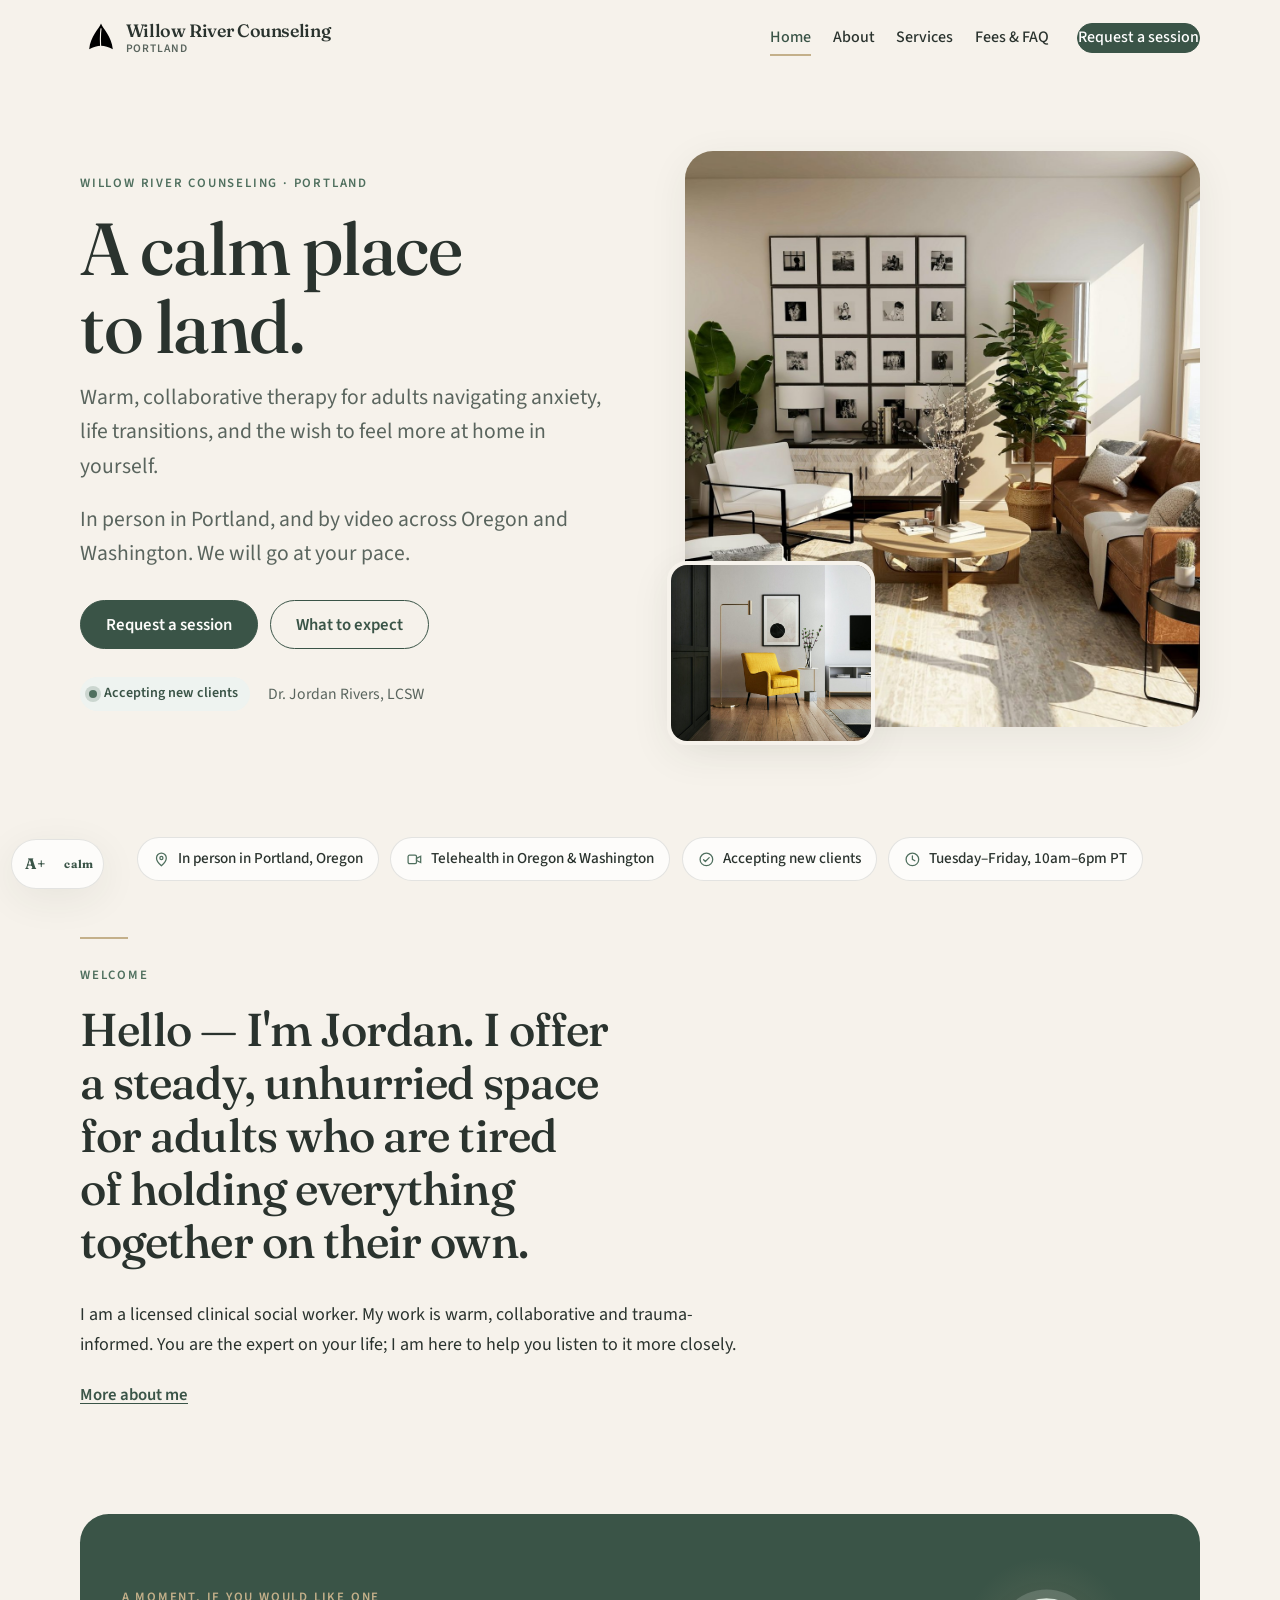
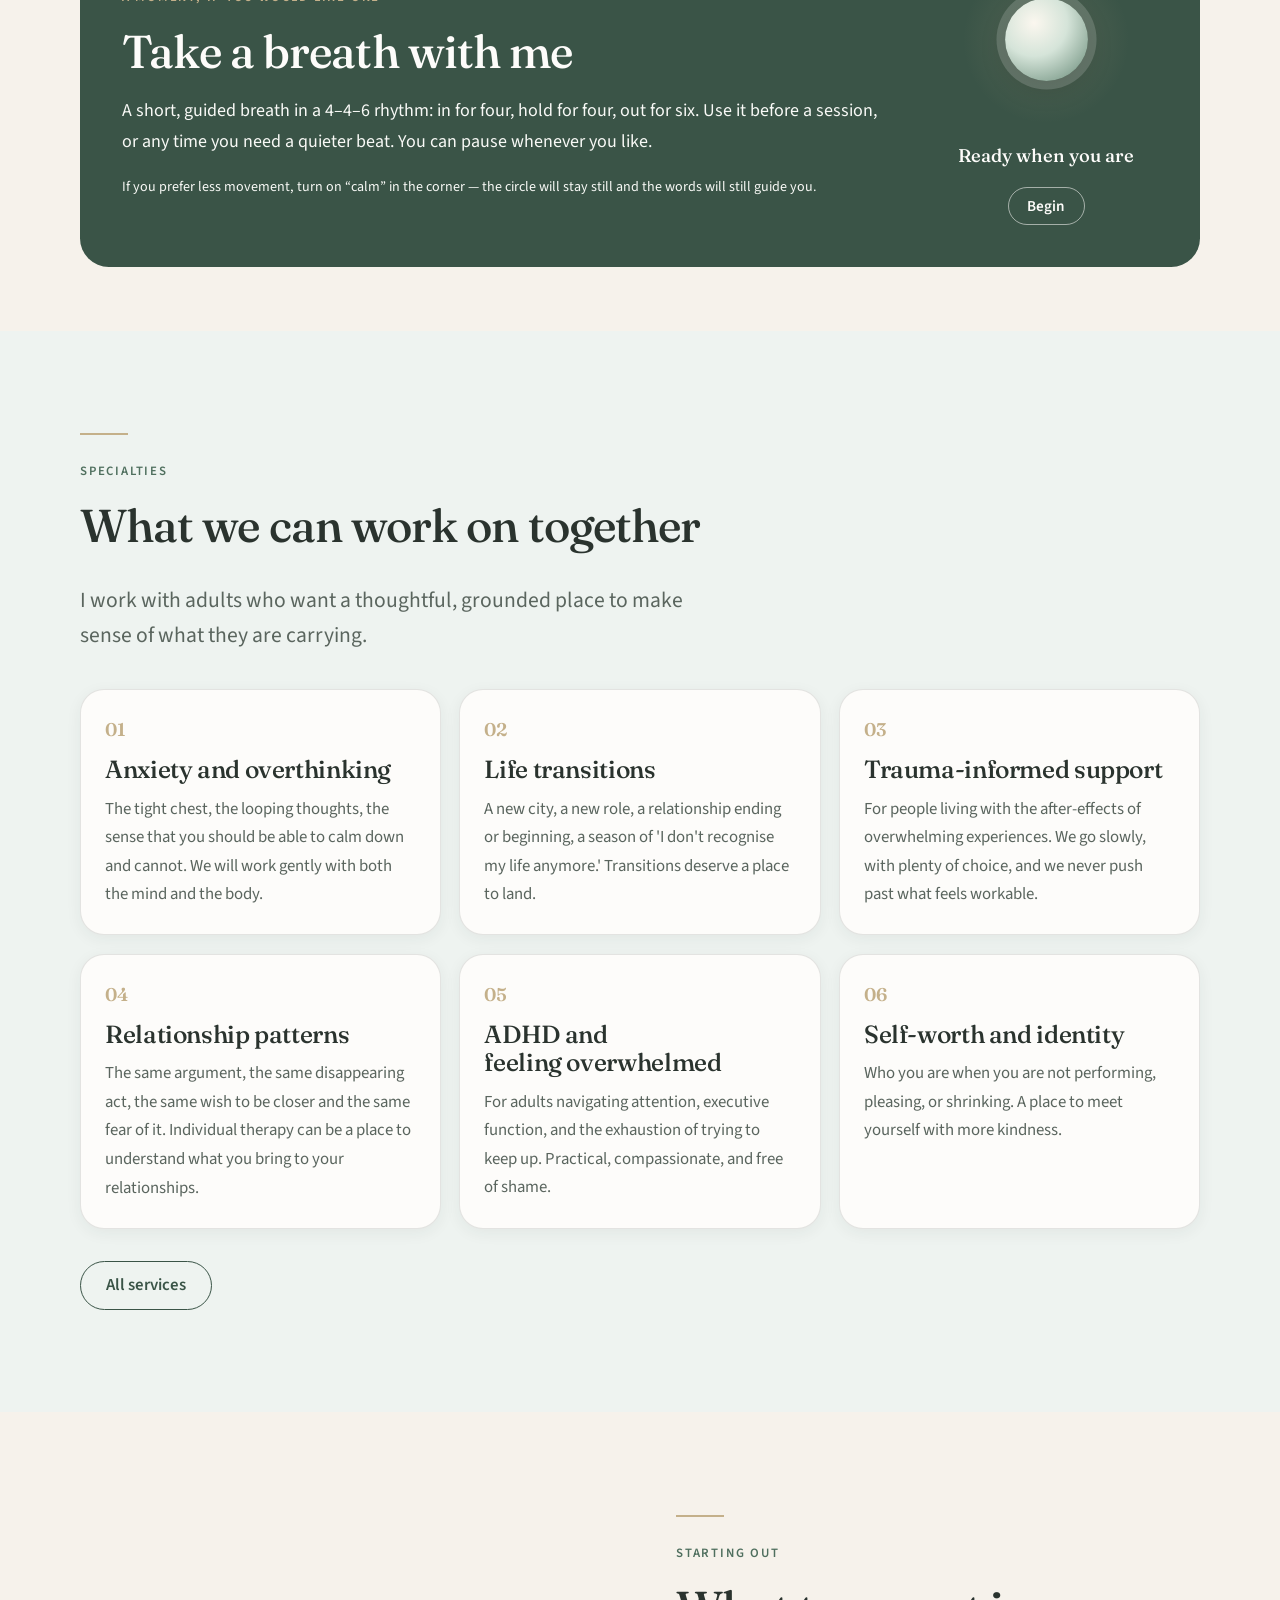
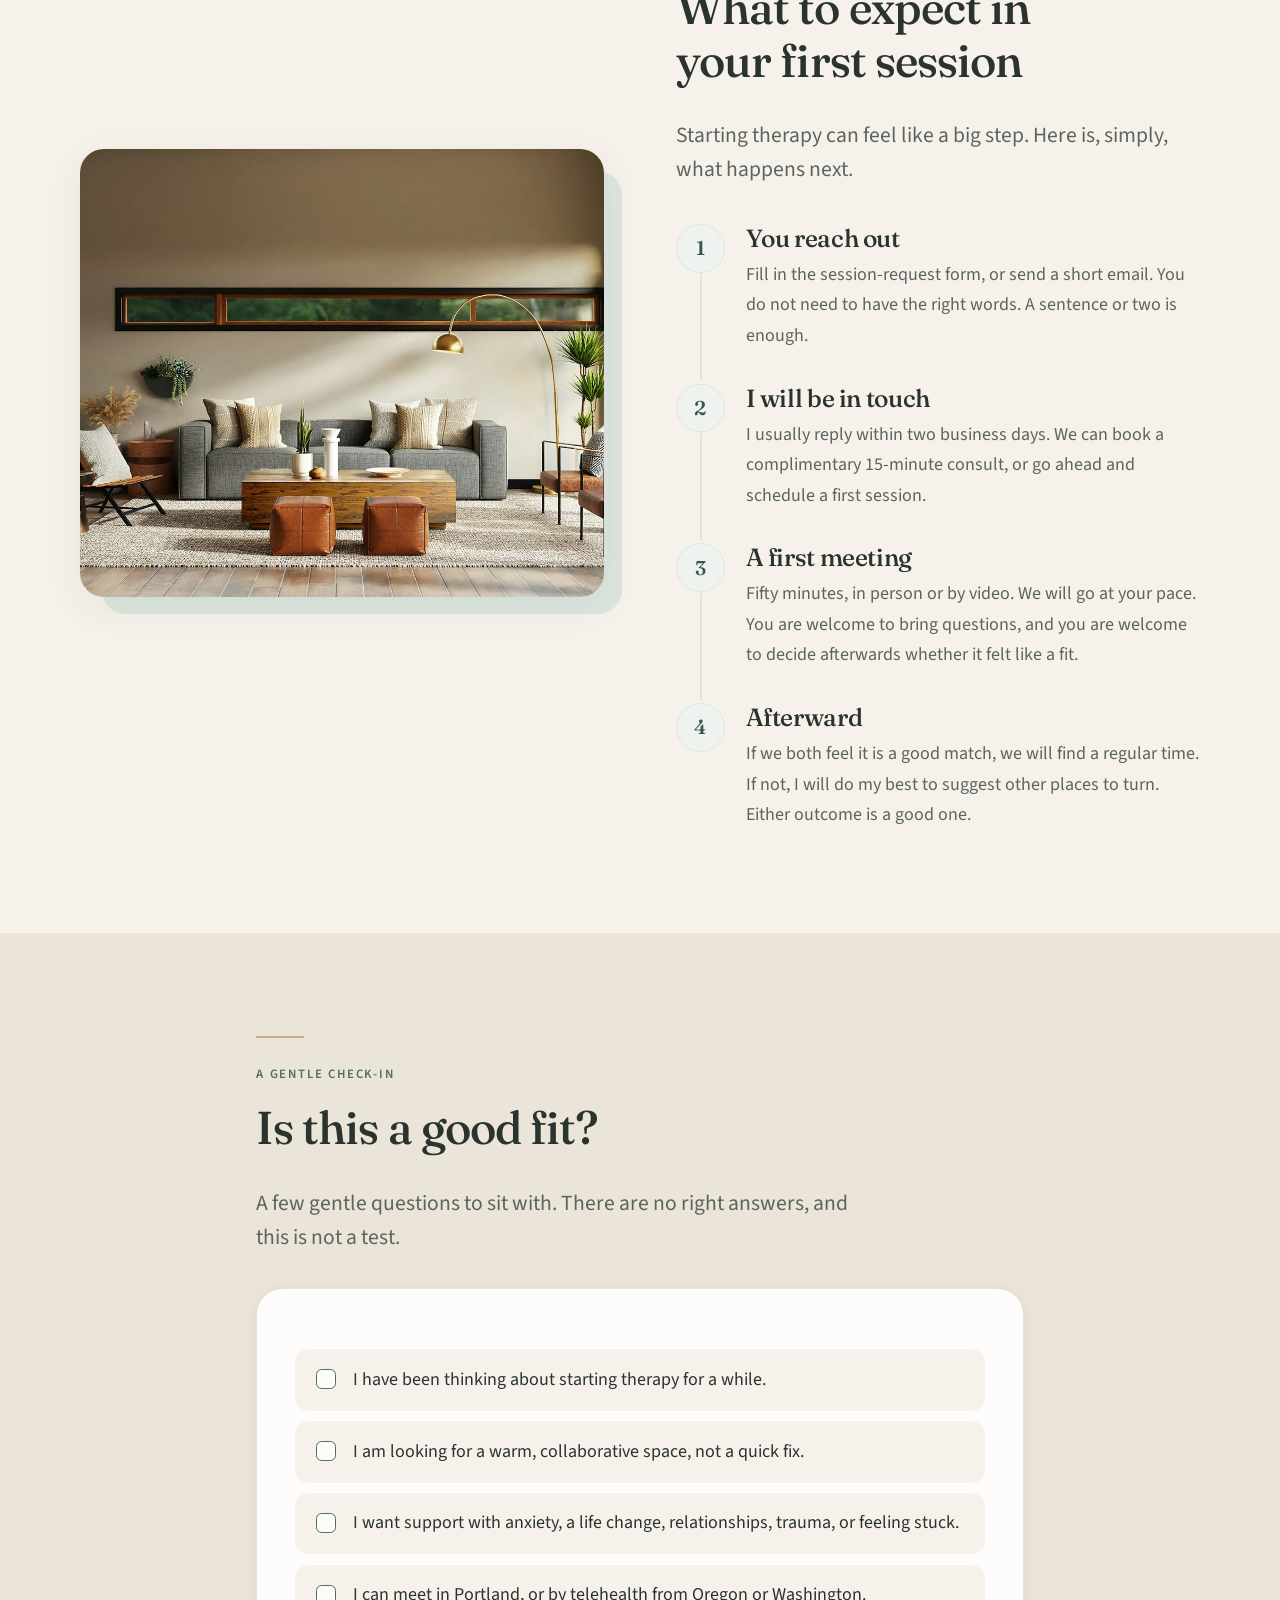
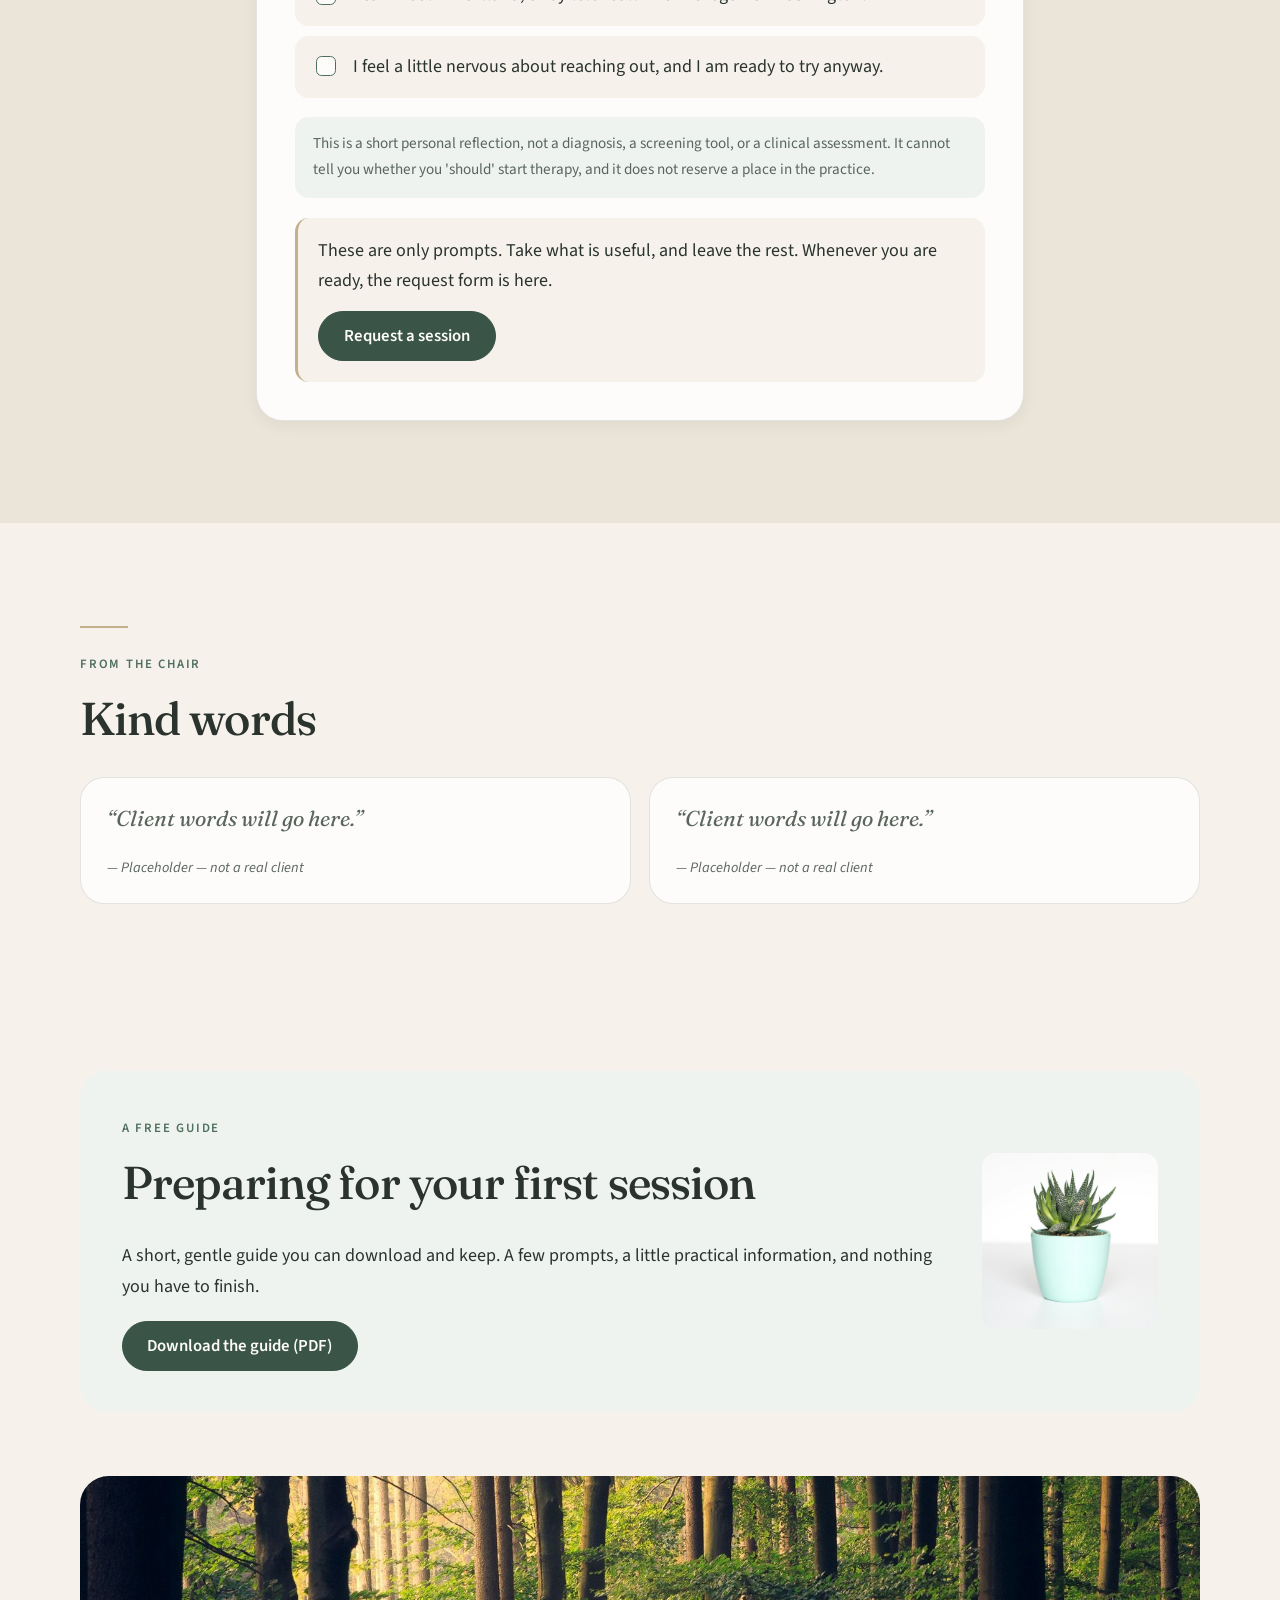
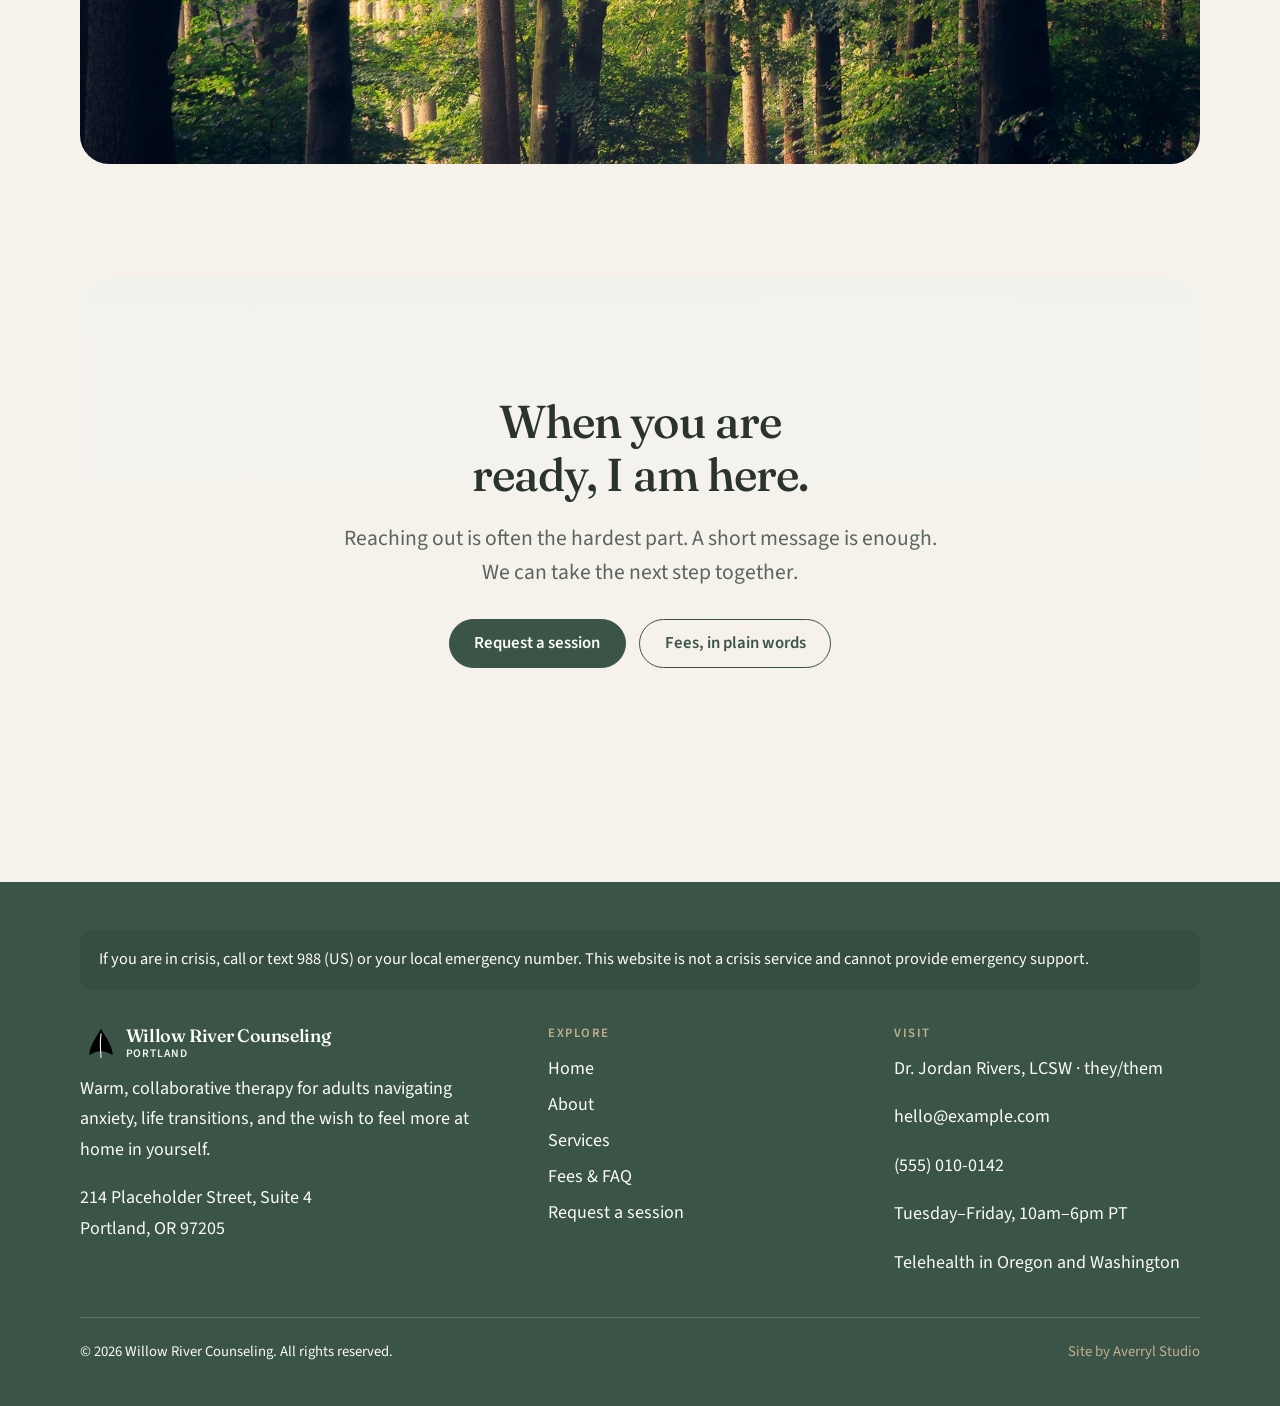
==== commit 28284784: "Remove quick exit and testimonial ethics note; fix mobile CTA colour The Quick exit button, triple-E" ====
--- a/index.html
+++ b/index.html
@@ -57,7 +57,6 @@
 </head>
 <body data-page="home">
   <a class="skip-link" href="#main">Skip to content</a>
-  <a class="quick-exit" id="quick-exit" href="https://www.weather.com" rel="noopener noreferrer" title="Leaves this site immediately. Press Esc three times to do the same.">Quick exit</a>
   <noscript><div class="noscript-banner">This site works without JavaScript. To request a session, email <a href="mailto:hello@example.com">hello@example.com</a>. If you are in crisis, call or text 988 (US) or your local emergency number.</div></noscript>
   <header class="site-header" id="site-header">
     <div class="header-inner">
@@ -191,7 +190,6 @@
         <p class="eyebrow">From the chair</p>
         <h2 data-bind="testimonials.heading">Kind words</h2>
         <div class="quote-grid" id="quote-grid"></div>
-        <p class="ethics-note" id="ethics-note"></p>
       </div>
     </section>
 
--- a/css/styles.css
+++ b/css/styles.css
@@ -27,7 +27,6 @@
   --font-serif: "Fraunces", "Iowan Old Style", "Palatino Linotype", Palatino, Georgia, serif;
   --font-sans: "Source Sans 3", "Source Sans Pro", "Segoe UI", system-ui, sans-serif;
   --header-h: 4.75rem;
-  --quick-exit-h: 0;
   --space: 1.25rem;
   --content: 70rem;
   --narrow: 42rem;
@@ -216,37 +215,6 @@
 .btn-text:hover { color: var(--ink); }
 .hero-actions, .cta-actions { display: flex; flex-wrap: wrap; gap: 0.8rem; }
 
-/* ---------- Quick exit ---------- */
-.quick-exit {
-  position: fixed;
-  top: 0.7rem;
-  right: 0.7rem;
-  z-index: 180;
-  display: inline-flex;
-  align-items: center;
-  gap: 0.4rem;
-  background: var(--terracotta);
-  color: #fff;
-  font-size: 0.85rem;
-  font-weight: 700;
-  letter-spacing: 0.03em;
-  padding: 0.48rem 0.85rem 0.48rem 0.75rem;
-  border-radius: var(--radius-pill);
-  text-decoration: none;
-  box-shadow: var(--shadow-sm);
-  line-height: 1;
-}
-.quick-exit:hover,
-.quick-exit:focus-visible {
-  background: #6e3f31;
-  color: #fff;
-  outline-offset: 3px;
-}
-.quick-exit svg { width: 0.95rem; height: 0.95rem; fill: none; stroke: currentColor; stroke-width: 2; }
-@media (min-width: 700px) {
-  .quick-exit { top: 1rem; right: 1rem; font-size: 0.9rem; padding: 0.55rem 1rem; }
-}
-
 /* ---------- Comfort controls ---------- */
 .comfort {
   position: fixed;
@@ -304,7 +272,6 @@
   justify-content: space-between;
   gap: 1.25rem;
   padding: 0.6rem 0;
-  padding-right: 6.5rem; /* room for quick-exit */
 }
 .brand {
   display: inline-flex;
@@ -360,8 +327,22 @@
   color: var(--sage);
   box-shadow: inset 0 -2px 0 var(--gold);
 }
+/* White label on the sage CTA so it stays readable in the header and
+   in the mobile hamburger menu (including hover, focus and current page).
+   White on --sage (#3A5447) is about 8.3:1, well above WCAG AA. */
+.nav a.nav-cta,
+.nav a.nav-cta:hover,
+.nav a.nav-cta:focus,
+.nav a.nav-cta:focus-visible,
 .nav a.nav-cta[aria-current="page"] {
-  color: var(--paper);
+  color: #fff;
+  text-decoration: none;
+}
+.nav a.nav-cta:hover,
+.nav a.nav-cta:focus-visible {
+  background: var(--ink);
+  border-color: var(--ink);
+  color: #fff;
 }
 .nav-cta { margin-left: 0.4rem; padding: 0.65rem 1.15rem; font-size: 0.98rem; }
 .nav-toggle {
@@ -377,7 +358,6 @@
 .nav-toggle svg { width: 1.3rem; height: 1.3rem; stroke: currentColor; fill: none; stroke-width: 1.8; }
 
 @media (max-width: 860px) {
-  .header-inner { padding-right: 7.2rem; }
   .brand-name { font-size: 1.02rem; }
   .nav-toggle { display: grid; }
   .nav {
@@ -400,8 +380,25 @@
     border-bottom: 1px solid var(--line);
     font-size: 1.12rem;
   }
-  .nav a[aria-current="page"] { box-shadow: none; font-weight: 700; }
-  .nav .nav-cta { margin: 1rem 0 0.25rem; align-self: flex-start; }
+  .nav a[aria-current="page"]:not(.nav-cta) { box-shadow: none; font-weight: 700; }
+  .nav .nav-cta,
+  .nav .nav-cta:hover,
+  .nav .nav-cta:focus,
+  .nav .nav-cta:focus-visible,
+  .nav .nav-cta[aria-current="page"] {
+    color: #fff;
+    border: 1.5px solid var(--sage);
+    margin: 1rem 0 0.25rem;
+    padding: 0.75rem 1.25rem;
+    align-self: flex-start;
+    text-align: center;
+  }
+  .nav .nav-cta:hover,
+  .nav .nav-cta:focus-visible {
+    background: var(--ink);
+    border-color: var(--ink);
+    color: #fff;
+  }
 }
 
 /* ---------- Hero ---------- */
@@ -793,14 +790,6 @@
   font-size: 0.9rem;
   color: var(--ink-soft);
   font-style: italic;
-}
-.ethics-note {
-  font-size: 0.92rem;
-  color: var(--ink-soft);
-  margin-top: 1.2rem;
-  padding: 0.85rem 1rem;
-  border: 1px dashed var(--line-strong);
-  border-radius: var(--radius-sm);
 }
 
 /* ---------- Resource ---------- */
@@ -1175,7 +1164,7 @@
 
 /* Print */
 @media print {
-  .quick-exit, .comfort, .nav-toggle, .breathe-panel, .site-header { display: none !important; }
+  .comfort, .nav-toggle, .breathe-panel, .site-header { display: none !important; }
   body { background: #fff; color: #000; }
   a { color: #000; }
   .site-footer { background: #fff; color: #000; }
